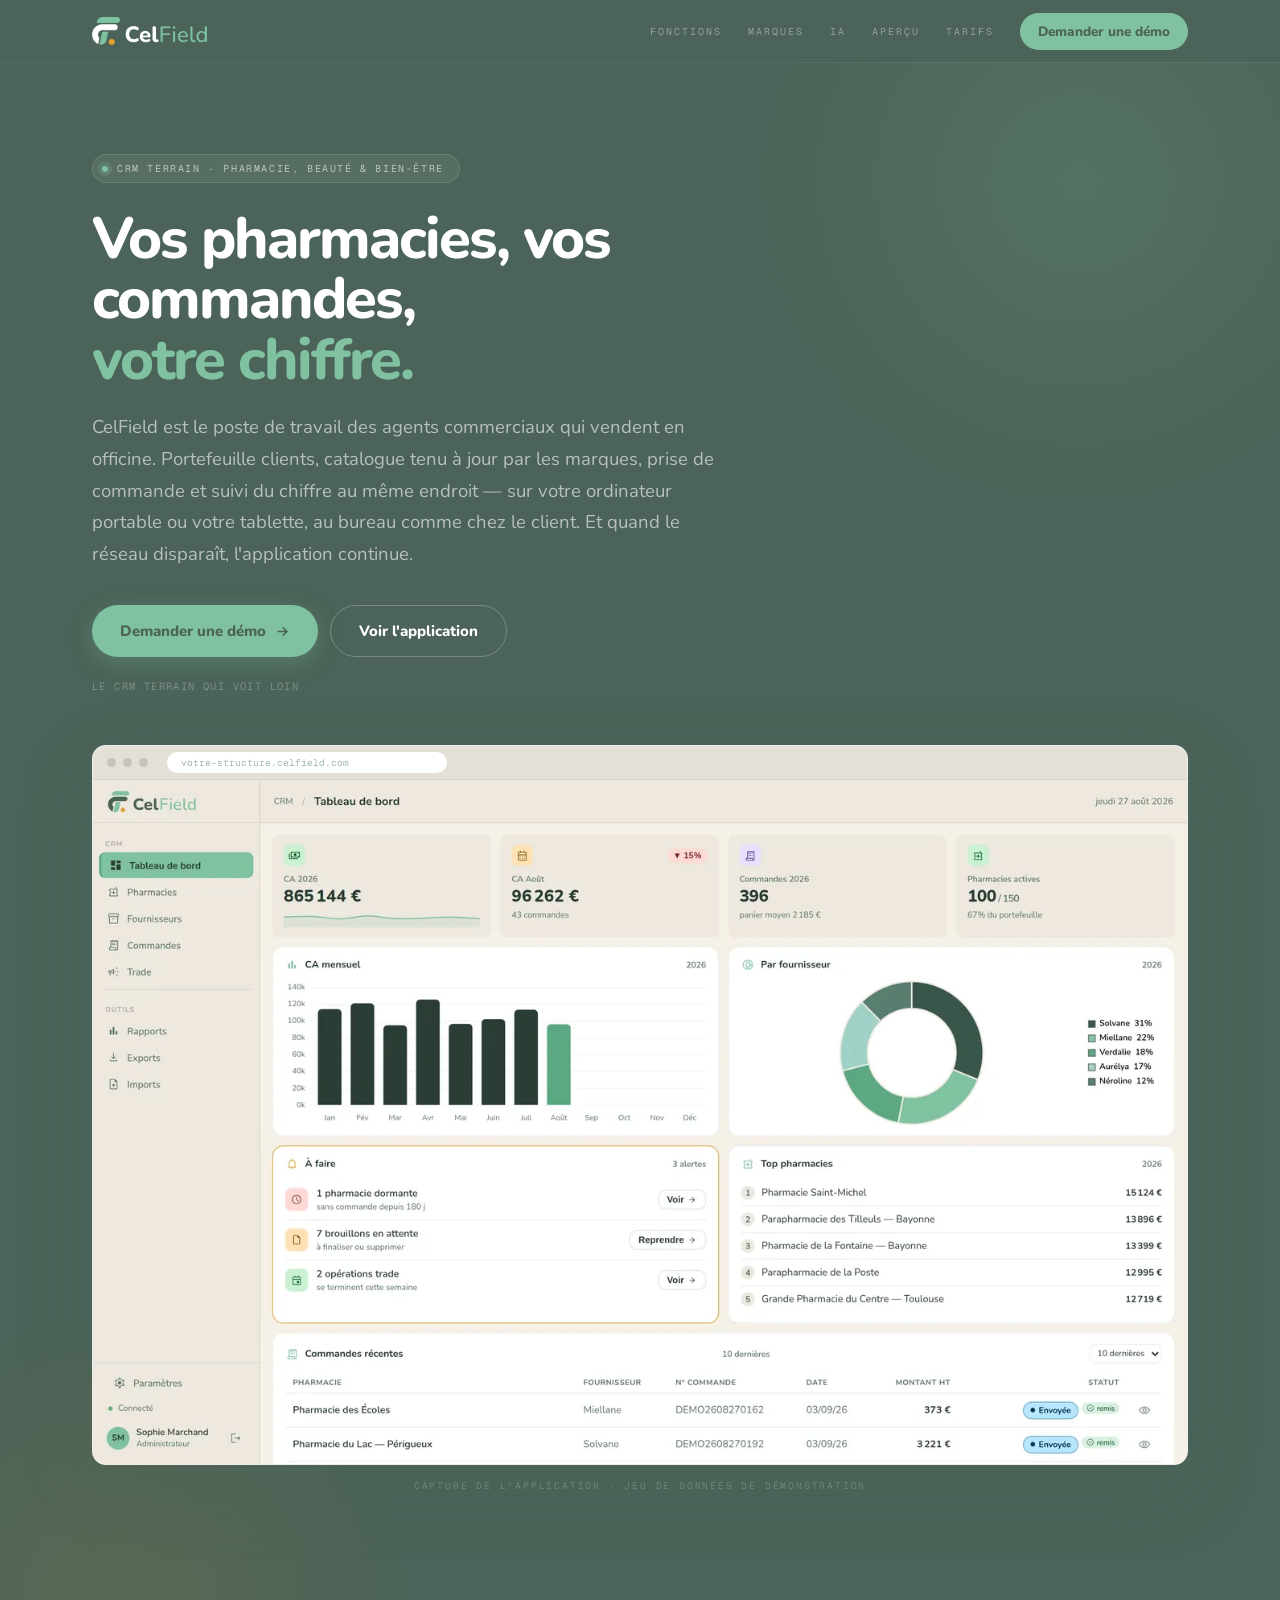
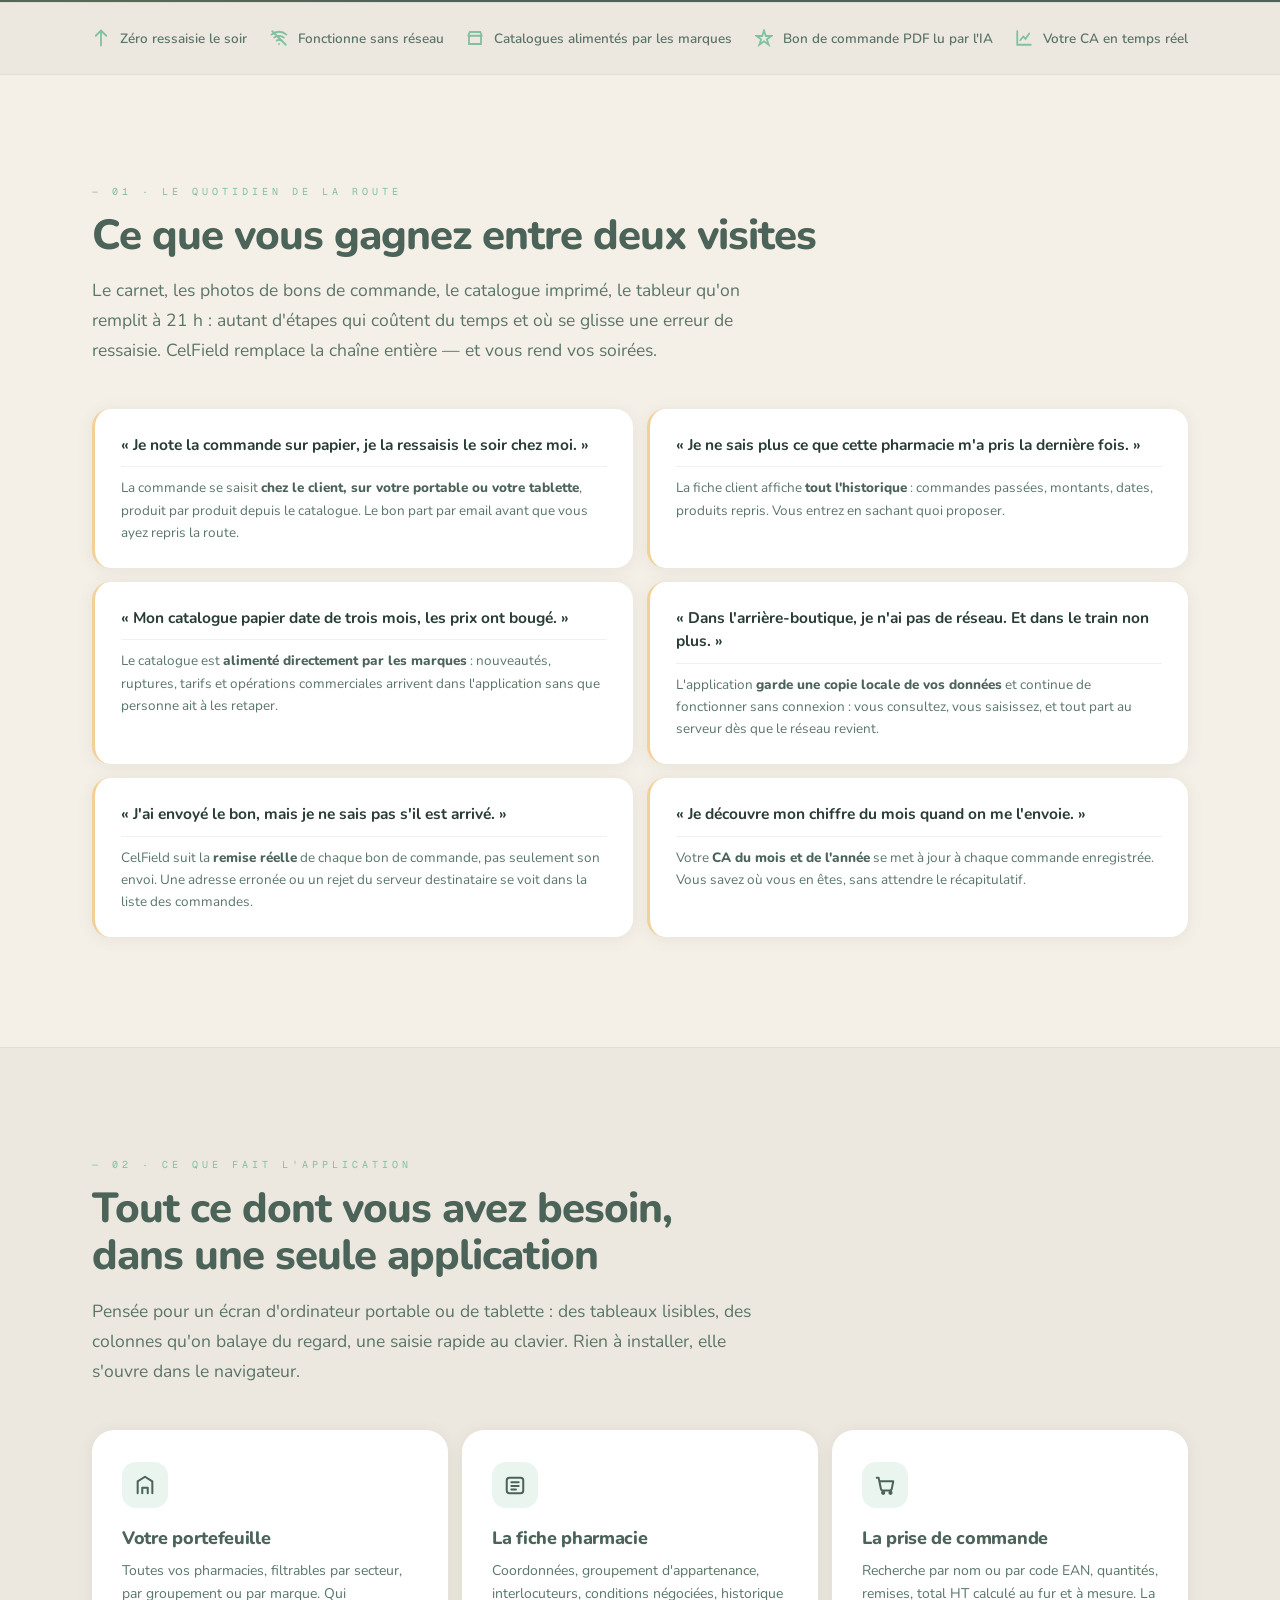
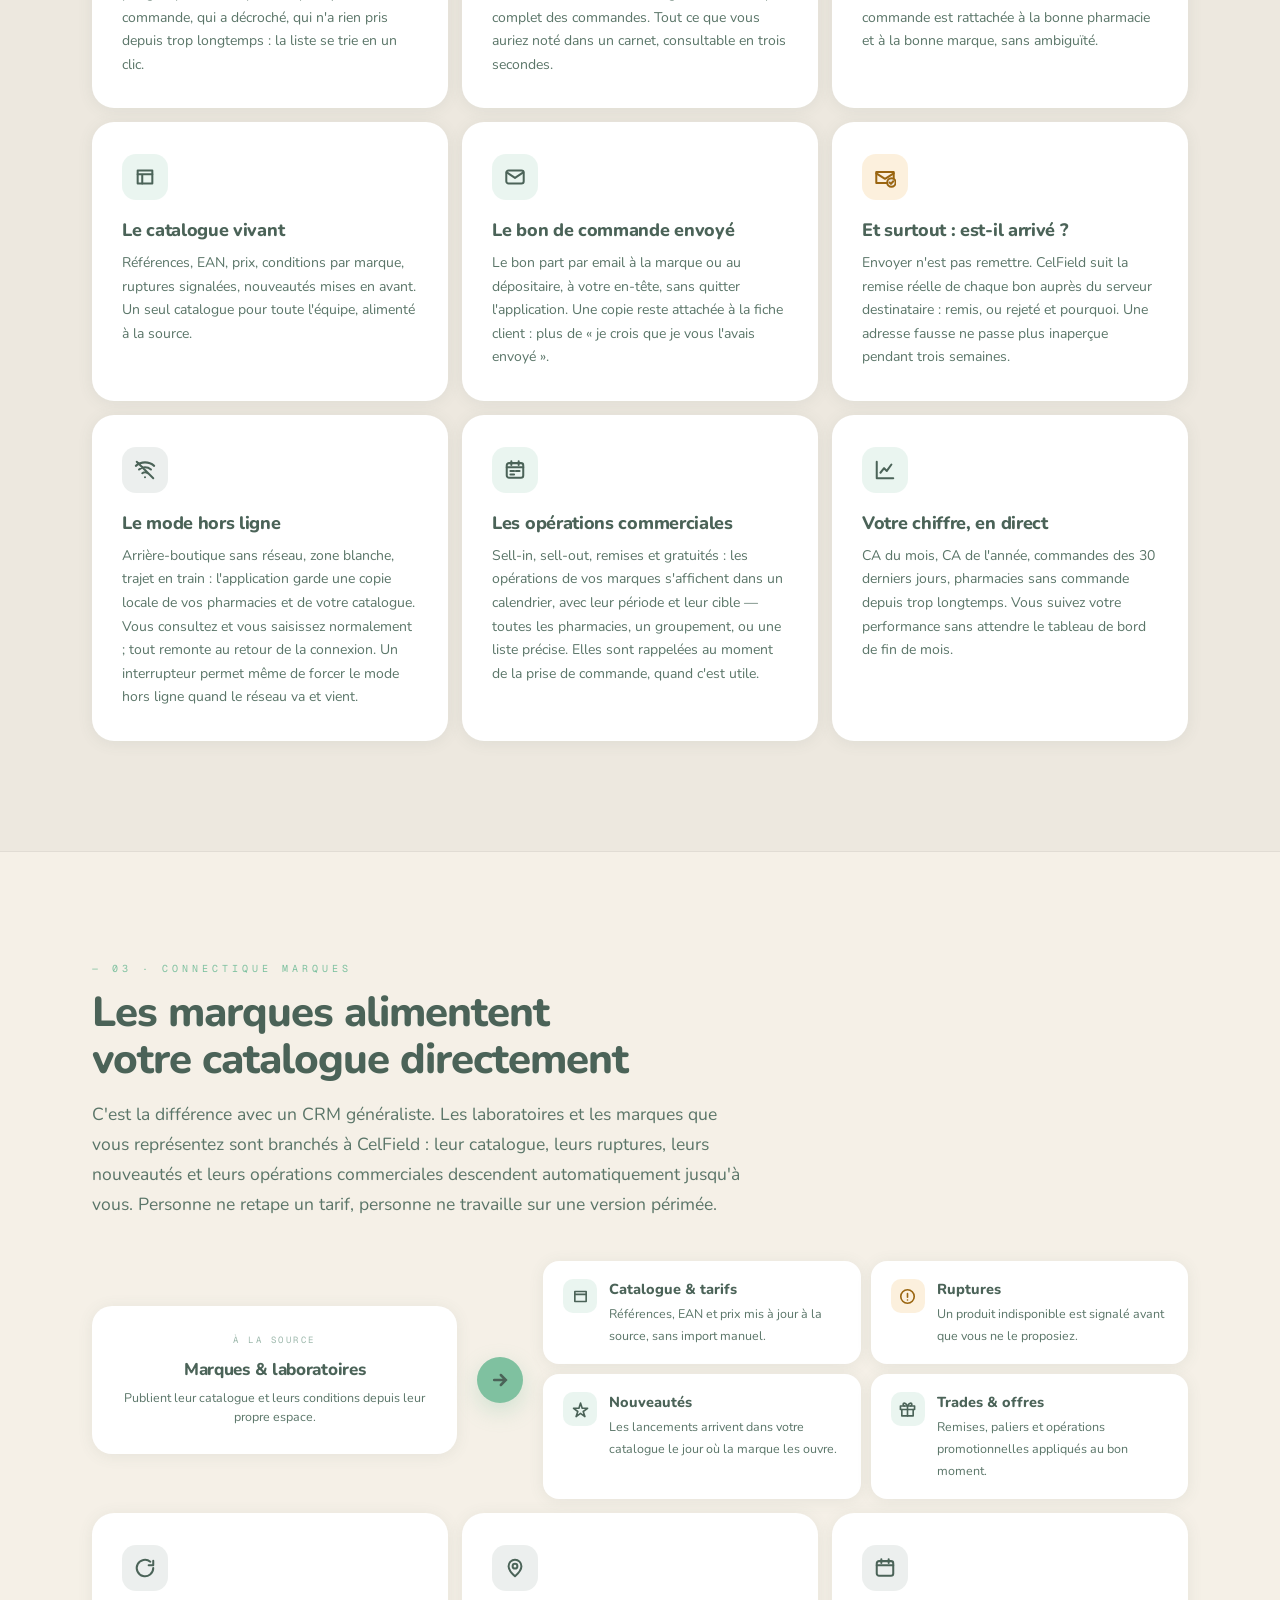
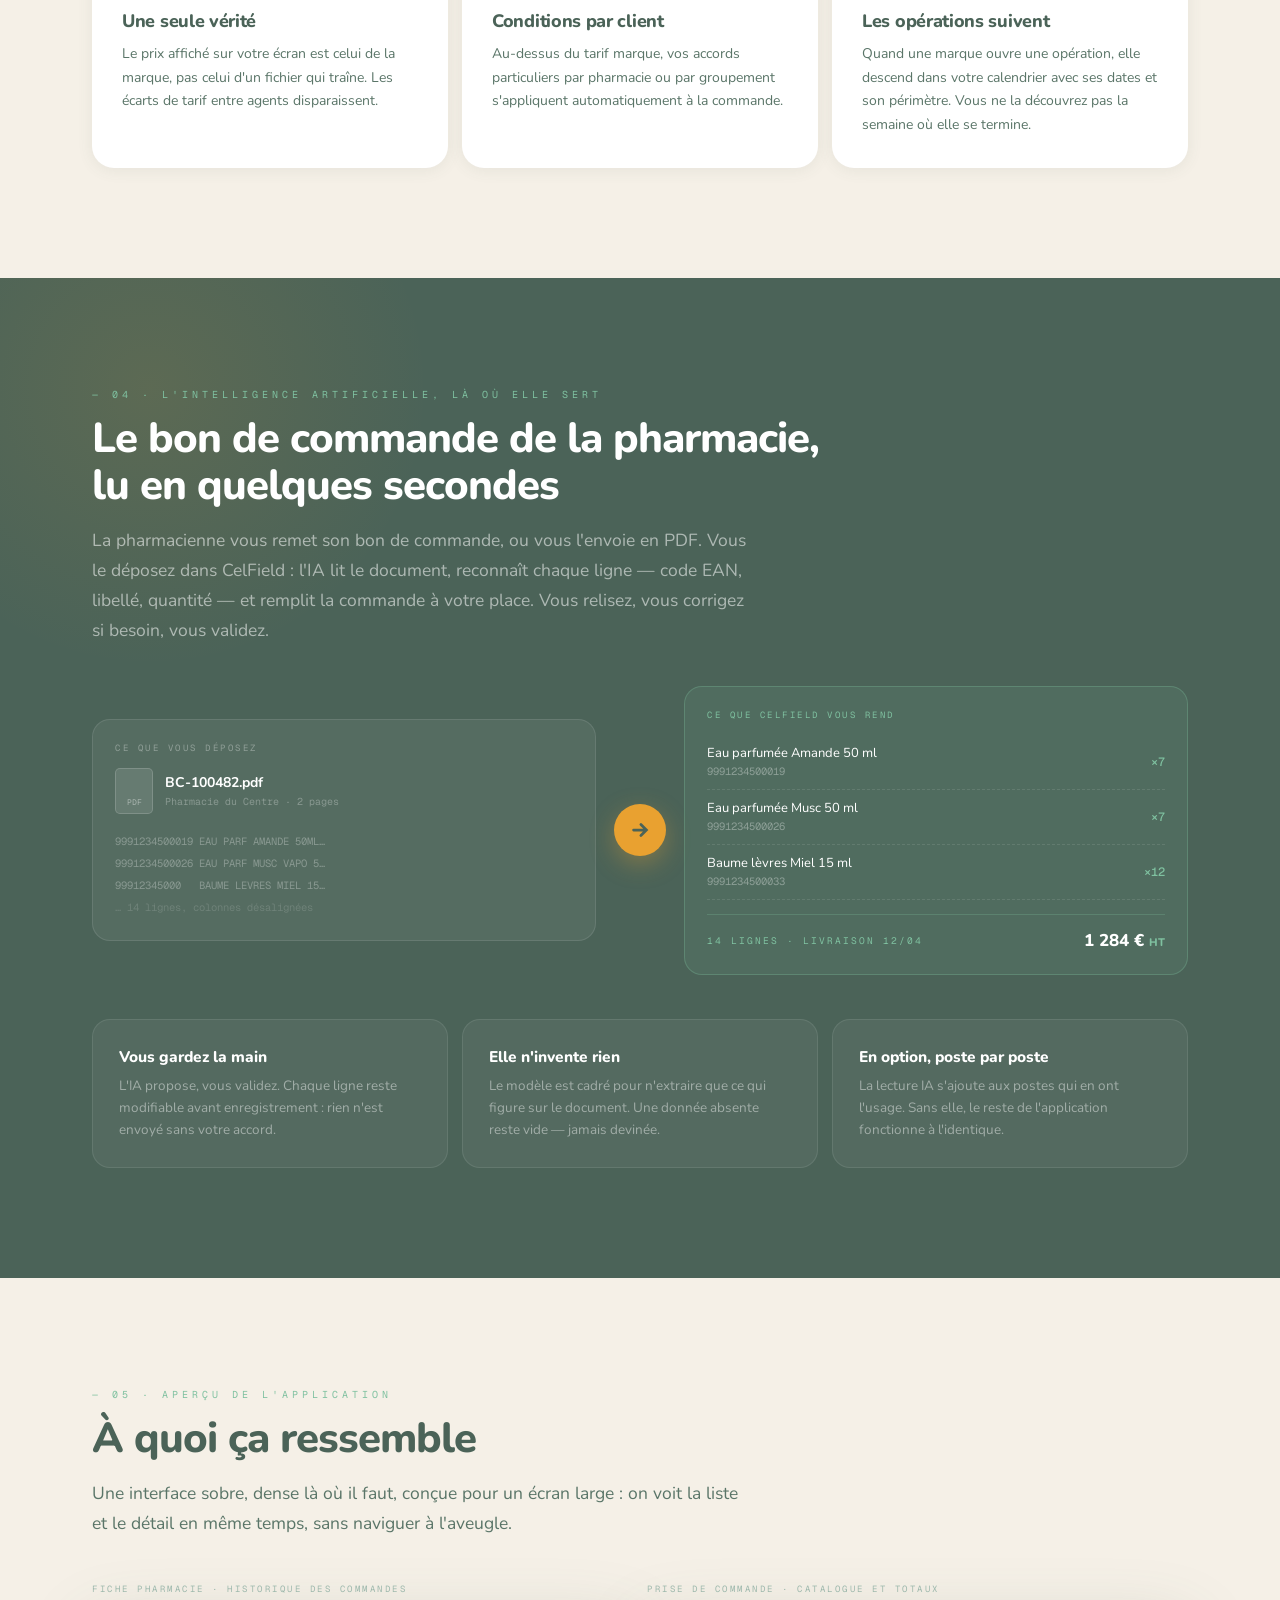
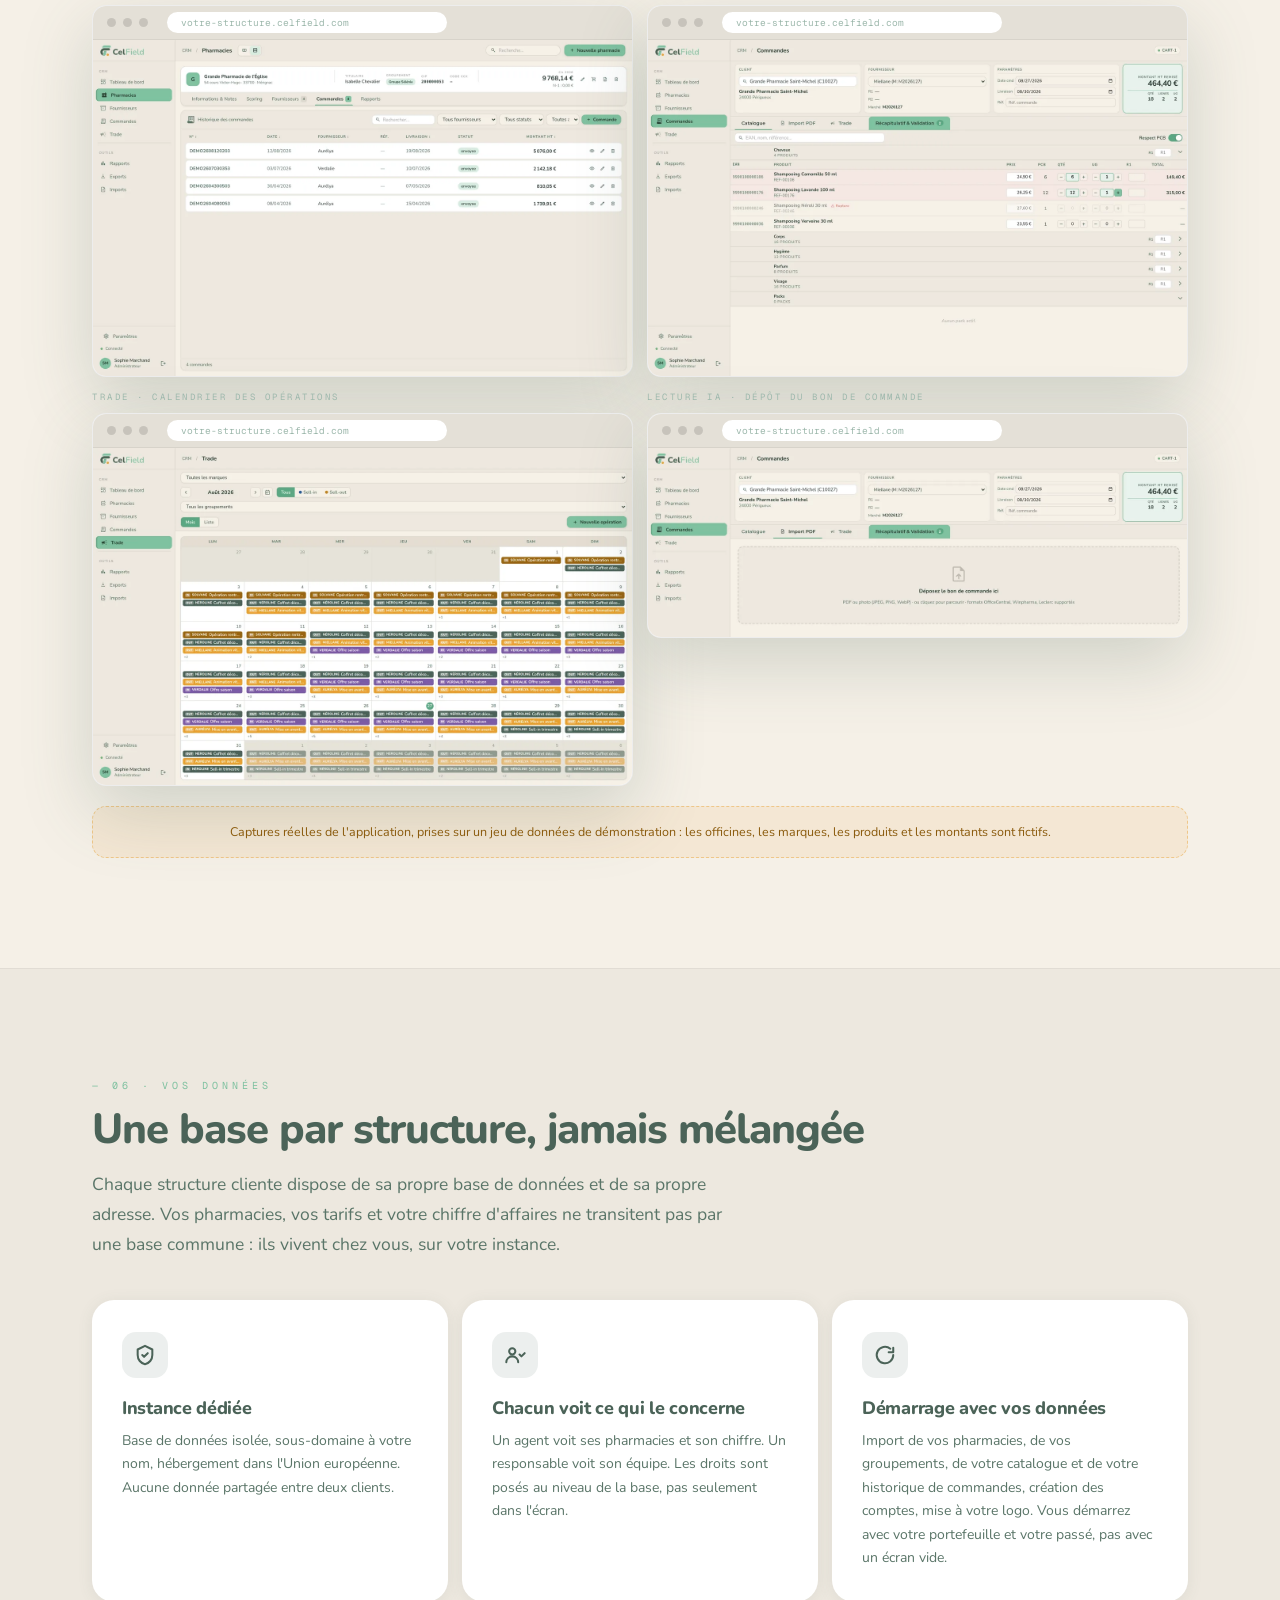
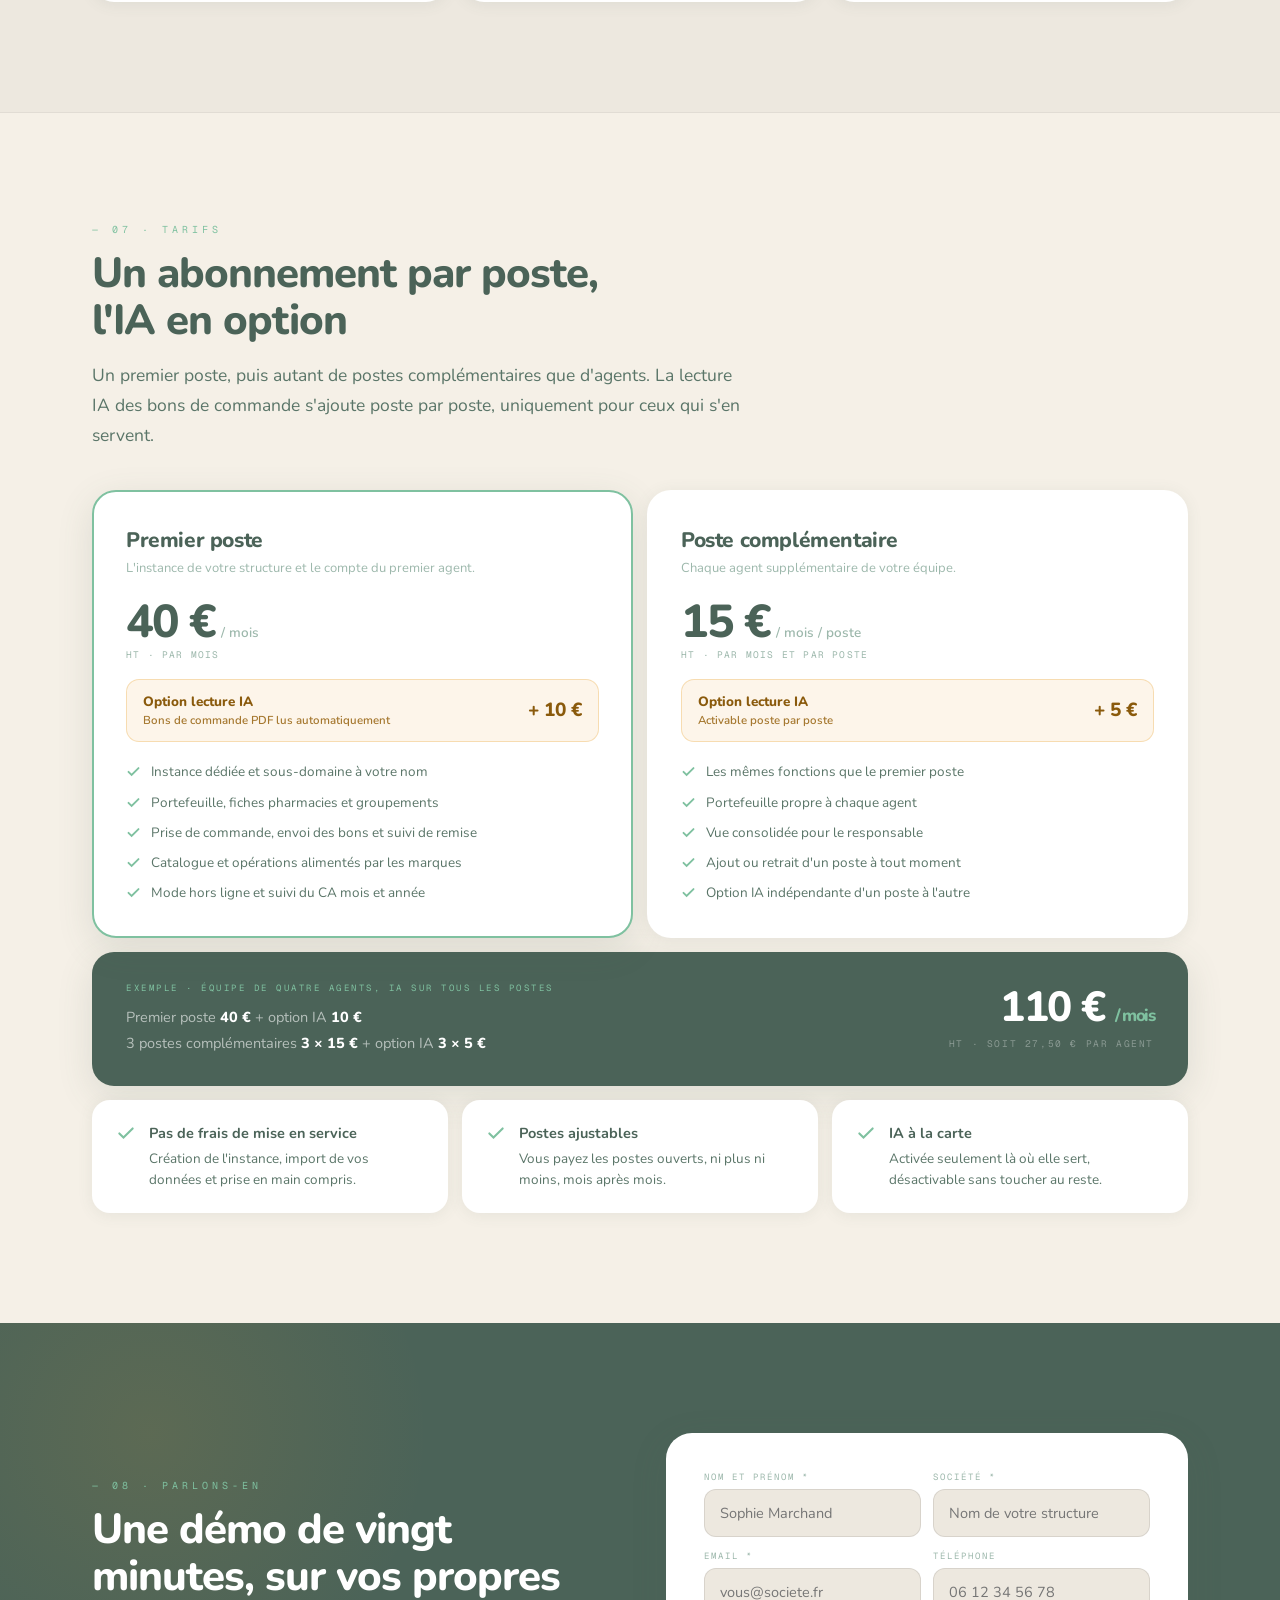
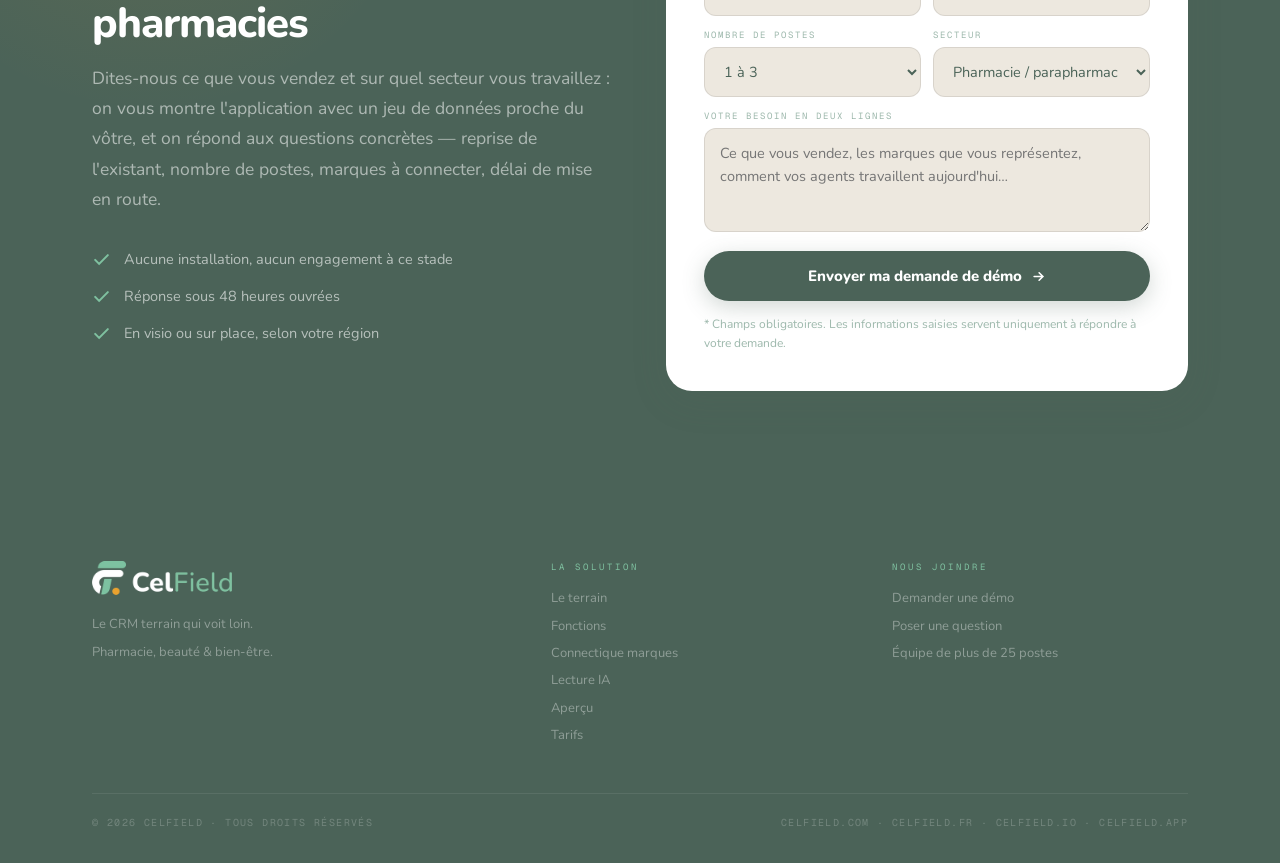
==== public/index.html @ 148dfd1c "Site vitrine celfield.com, depot distinct du CRM Page unique publiee depuis public/. Formulaire de d" ====
<!DOCTYPE html>
<html lang="fr">
<head>
<meta charset="UTF-8">
<meta name="viewport" content="width=device-width, initial-scale=1.0">
<title>CelField — Le CRM terrain qui voit loin</title>
<meta name="description" content="CelField est le CRM terrain des agents commerciaux en pharmacie, parapharmacie, beauté et bien-être. Portefeuille clients, prise de commande hors ligne, catalogues mis à jour par les marques, lecture IA des bons de commande.">
<link rel="icon" type="image/png" href="[data-uri]">
<link rel="apple-touch-icon" href="[data-uri]">
<link rel="preconnect" href="https://fonts.googleapis.com">
<link rel="preconnect" href="https://fonts.gstatic.com" crossorigin>
<link href="https://fonts.googleapis.com/css2?family=Nunito:wght@400;500;600;700;800&family=Geist+Mono:wght@300;400;500&display=swap" rel="stylesheet">
<style>
:root{
  --forest:#4B6358; --mint:#7FC1A0; --sun:#E9A130;
  --cream:#F5F0E7; --paper:#EDE8DF; --ink:#2A3D35;
  --slate:#5A7568; --fog:#9DB8AC;
  --shadow-s:0 2px 16px rgba(75,99,88,.09);
  --shadow-m:0 10px 36px rgba(75,99,88,.14);
  --shadow-l:0 24px 70px rgba(75,99,88,.22);
}
*{box-sizing:border-box;margin:0;padding:0}
html{scroll-behavior:smooth;-webkit-text-size-adjust:100%}
body{background:var(--cream);font-family:'Nunito',sans-serif;color:var(--forest);-webkit-font-smoothing:antialiased;overflow-x:hidden}
img,svg{display:block;max-width:100%}
a{color:inherit}

.wrap{max-width:1160px;margin:0 auto;padding:0 32px}
.eye{font-family:'Geist Mono',monospace;font-size:10px;letter-spacing:4px;text-transform:uppercase;color:var(--mint);display:flex;align-items:center;gap:10px;margin-bottom:14px}
.eye::before{content:'—'}
.h2{font-size:clamp(28px,4vw,42px);font-weight:800;letter-spacing:-1px;line-height:1.12;margin-bottom:16px}
.lead{font-size:clamp(15px,1.6vw,17.5px);line-height:1.72;color:var(--slate);max-width:660px}
.dark .lead{color:rgba(255,255,255,.55)}
section{padding:clamp(64px,9vw,110px) 0;scroll-margin-top:62px}

/* ---------- NAV ---------- */
nav{background:var(--forest);height:62px;display:flex;align-items:center;position:sticky;top:0;z-index:200;box-shadow:0 1px 0 rgba(255,255,255,.06)}
nav .wrap{display:flex;align-items:center;justify-content:space-between;width:100%}
.nav-logo{display:flex;align-items:center;gap:11px;text-decoration:none}
.nav-name{font-size:19px;letter-spacing:-.3px}
.nav-name b{font-weight:800;color:#fff}
.nav-name span{font-weight:500;color:var(--mint)}
.nav-links{display:flex;gap:26px;align-items:center}
.nav-links a{font-family:'Geist Mono',monospace;font-size:10px;letter-spacing:2px;text-transform:uppercase;color:rgba(255,255,255,.4);text-decoration:none;transition:color .15s}
.nav-links a:hover{color:var(--mint)}
.nav-cta{background:var(--mint);color:var(--forest)!important;font-family:'Nunito',sans-serif!important;font-size:13.5px!important;font-weight:800;letter-spacing:0!important;text-transform:none!important;padding:9px 18px;border-radius:100px;transition:transform .15s,box-shadow .15s}
.nav-cta:hover{transform:translateY(-1px);box-shadow:0 6px 18px rgba(127,193,160,.35)}

/* ---------- HERO ---------- */
.hero{background:var(--forest);color:#fff;position:relative;overflow:hidden;padding:clamp(56px,8vw,92px) 0 clamp(70px,9vw,110px)}
.hero::before{content:'';position:absolute;top:-260px;right:-180px;width:760px;height:760px;border-radius:50%;background:radial-gradient(circle,rgba(127,193,160,.16),transparent 62%);pointer-events:none}
.hero::after{content:'';position:absolute;bottom:-320px;left:-200px;width:640px;height:640px;border-radius:50%;background:radial-gradient(circle,rgba(233,161,48,.09),transparent 65%);pointer-events:none}
.hero .wrap{position:relative;z-index:2}
.hero-txt{max-width:780px}
.hero-tag{display:inline-flex;align-items:center;gap:9px;background:rgba(255,255,255,.07);border:1px solid rgba(255,255,255,.12);padding:7px 15px 7px 9px;border-radius:100px;font-family:'Geist Mono',monospace;font-size:10px;letter-spacing:1.6px;text-transform:uppercase;color:rgba(255,255,255,.6);margin-bottom:26px}
.hero-tag i{width:6px;height:6px;border-radius:50%;background:var(--mint);box-shadow:0 0 0 4px rgba(127,193,160,.2);display:block}
h1{font-size:clamp(34px,5.2vw,58px);font-weight:800;line-height:1.04;letter-spacing:-2px;margin-bottom:22px}
h1 em{font-style:normal;color:var(--mint)}
.hero p.lead{color:rgba(255,255,255,.6);font-size:clamp(15.5px,1.7vw,18.5px);max-width:640px}
.btns{display:flex;gap:12px;flex-wrap:wrap;margin-top:34px}
.btn{display:inline-flex;align-items:center;gap:9px;padding:15px 28px;border-radius:100px;font-family:'Nunito',sans-serif;font-size:15px;font-weight:800;text-decoration:none;border:none;cursor:pointer;transition:transform .16s,box-shadow .16s,background .16s}
.btn-primary{background:var(--mint);color:var(--forest);box-shadow:0 6px 22px rgba(127,193,160,.28)}
.btn-primary:hover{transform:translateY(-2px);box-shadow:0 12px 32px rgba(127,193,160,.4)}
.btn-ghost{background:transparent;color:#fff;border:1.5px solid rgba(255,255,255,.25)}
.btn-ghost:hover{border-color:var(--mint);color:var(--mint)}
.btn-dark{background:var(--forest);color:#fff;box-shadow:0 6px 22px rgba(75,99,88,.25)}
.btn-dark:hover{transform:translateY(-2px);box-shadow:0 12px 32px rgba(75,99,88,.32)}
.hero-note{margin-top:22px;font-family:'Geist Mono',monospace;font-size:10.5px;letter-spacing:1.4px;color:rgba(255,255,255,.28);text-transform:uppercase}

/* ---------- FENÊTRE APPLICATION ---------- */
.app{background:#fff;border-radius:14px;overflow:hidden;box-shadow:var(--shadow-l);border:1px solid rgba(0,0,0,.07);color:var(--forest)}
.app-bar{background:#E4E0D7;height:34px;display:flex;align-items:center;gap:7px;padding:0 14px;border-bottom:1px solid rgba(0,0,0,.06)}
.app-bar i{width:9px;height:9px;border-radius:50%;background:rgba(0,0,0,.13);display:block}
.app-url{margin-left:12px;background:#fff;border-radius:100px;padding:4px 14px;font-family:'Geist Mono',monospace;font-size:9.5px;color:var(--fog);flex:1;max-width:280px}
.app-body{display:grid;grid-template-columns:186px 1fr;min-height:400px}
.app-side{background:var(--forest);padding:18px 14px}
.app-side .brand{display:flex;align-items:center;gap:9px;padding:0 6px 16px;margin-bottom:10px;border-bottom:1px solid rgba(255,255,255,.09)}
.app-side .brand span{font-size:15px;font-weight:800;color:#fff;letter-spacing:-.2px}
.app-side .brand span i{color:var(--mint);font-weight:500;font-style:normal}
.nav-i{display:flex;align-items:center;gap:10px;padding:9px 10px;border-radius:9px;font-size:12.5px;font-weight:600;color:rgba(255,255,255,.5);margin-bottom:2px}
.nav-i.on{background:rgba(127,193,160,.16);color:#fff;font-weight:800}
.nav-i svg{flex-shrink:0;opacity:.85}
.app-main{background:var(--cream);padding:20px 22px}
.app-h{display:flex;align-items:center;justify-content:space-between;margin-bottom:16px;gap:12px}
.app-h b{font-size:17px;font-weight:800;letter-spacing:-.3px}
.app-h .who{font-family:'Geist Mono',monospace;font-size:9px;letter-spacing:1.6px;text-transform:uppercase;color:var(--fog);white-space:nowrap}
.tbl{background:#fff;border-radius:12px;box-shadow:0 1px 6px rgba(75,99,88,.07);overflow:hidden}
.tr{display:grid;grid-template-columns:1.7fr 1fr .7fr .9fr;align-items:center;padding:11px 14px;border-bottom:1px solid rgba(0,0,0,.05);font-size:12.5px}
.tr:last-child{border:none}
.tr.head{background:var(--paper);font-family:'Geist Mono',monospace;font-size:8.5px;letter-spacing:1.8px;text-transform:uppercase;color:var(--fog)}
.tr b{font-weight:800}
.app-cap{text-align:center;font-family:'Geist Mono',monospace;font-size:9.5px;letter-spacing:1.8px;text-transform:uppercase;color:rgba(255,255,255,.22);margin-top:14px}

/* ---------- BANDEAU ---------- */
.strip{background:var(--paper);border-top:1px solid rgba(0,0,0,.05);border-bottom:1px solid rgba(0,0,0,.05);padding:26px 0}
.strip .wrap{display:flex;justify-content:space-between;gap:22px;flex-wrap:wrap}
.strip div{display:flex;align-items:center;gap:10px;font-size:13.5px;font-weight:600;color:var(--slate)}
.strip svg{flex-shrink:0}

/* ---------- CARDS ---------- */
.grid-3{display:grid;grid-template-columns:repeat(3,1fr);gap:14px}
.grid-2{display:grid;grid-template-columns:1fr 1fr;gap:14px}
.c{background:#fff;border-radius:22px;padding:32px 30px;box-shadow:var(--shadow-s);transition:transform .2s,box-shadow .2s}
.c:hover{transform:translateY(-3px);box-shadow:var(--shadow-m)}
.c h3{font-size:18px;font-weight:800;margin:18px 0 9px;letter-spacing:-.3px}
.c p{font-size:14px;line-height:1.68;color:var(--slate)}
.ico{width:46px;height:46px;border-radius:14px;display:flex;align-items:center;justify-content:center;background:rgba(127,193,160,.16)}
.ico.deep{background:rgba(75,99,88,.1)}
.ico.sun{background:rgba(233,161,48,.16)}

.pain{background:#fff;border-radius:18px;padding:24px 26px;box-shadow:var(--shadow-s);border-left:3px solid rgba(233,161,48,.5)}
.pain .q{font-size:15.5px;font-weight:700;line-height:1.5;color:var(--ink)}
.pain .a{font-size:13.5px;line-height:1.65;color:var(--slate);margin-top:10px;padding-top:10px;border-top:1px solid rgba(0,0,0,.06)}
.pain .a b{color:var(--forest);font-weight:800}

/* ---------- SECTIONS SOMBRES ---------- */
.dark{background:var(--forest);color:#fff;position:relative;overflow:hidden}
.dark::before{content:'';position:absolute;top:-200px;left:-160px;width:620px;height:620px;border-radius:50%;background:radial-gradient(circle,rgba(233,161,48,.11),transparent 64%);pointer-events:none}
.dark .h2{color:#fff}
.dark .wrap{position:relative;z-index:2}
.box{background:rgba(255,255,255,.05);border:1px solid rgba(255,255,255,.09);border-radius:18px;padding:26px}
.box b{display:block;font-size:15.5px;font-weight:800;color:#fff;margin-bottom:8px}
.box p{font-size:13.5px;line-height:1.65;color:rgba(255,255,255,.45)}

/* flux IA */
.flow{display:grid;grid-template-columns:1fr auto 1fr;gap:18px;align-items:center;margin-top:40px}
.flow-box{background:rgba(255,255,255,.06);border:1px solid rgba(255,255,255,.1);border-radius:18px;padding:22px}
.flow-box.win{background:rgba(127,193,160,.1);border-color:rgba(127,193,160,.3)}
.flow-lbl{font-family:'Geist Mono',monospace;font-size:9px;letter-spacing:2.5px;text-transform:uppercase;color:rgba(255,255,255,.35);margin-bottom:14px}
.flow-box.win .flow-lbl{color:var(--mint)}
.arrow{width:52px;height:52px;border-radius:50%;background:var(--sun);display:flex;align-items:center;justify-content:center;box-shadow:0 8px 24px rgba(233,161,48,.35);flex-shrink:0}
.line{display:flex;justify-content:space-between;align-items:center;padding:9px 0;border-bottom:1px dashed rgba(255,255,255,.1);font-size:13px}
.line:last-child{border:none}
.line .ean{font-family:'Geist Mono',monospace;font-size:10.5px;color:rgba(255,255,255,.35)}
.line .qt{font-family:'Geist Mono',monospace;font-size:12px;font-weight:500;color:var(--mint)}
.pdf-lines{font-family:'Geist Mono',monospace;font-size:10.5px;color:rgba(255,255,255,.3);line-height:2.1;white-space:nowrap;overflow:hidden}

/* connectique marques */
.pipe{display:grid;grid-template-columns:.85fr auto 1.5fr;gap:20px;align-items:center;margin-top:42px}
.node{background:#fff;border-radius:20px;padding:28px 24px;box-shadow:var(--shadow-s);text-align:center}
.node .t{font-family:'Geist Mono',monospace;font-size:9px;letter-spacing:2.5px;text-transform:uppercase;color:var(--fog);margin-bottom:12px}
.node .n{font-size:17px;font-weight:800;letter-spacing:-.3px}
.node .s{font-size:12.5px;color:var(--slate);margin-top:7px;line-height:1.55}
.feeds{display:grid;grid-template-columns:1fr 1fr;gap:10px}
.feed{background:#fff;border-radius:16px;padding:18px 20px;box-shadow:var(--shadow-s);display:flex;gap:12px;align-items:flex-start}
.feed .fi{width:34px;height:34px;border-radius:10px;display:flex;align-items:center;justify-content:center;flex-shrink:0;background:rgba(127,193,160,.16)}
.feed b{font-size:14.5px;font-weight:800;display:block;margin-bottom:3px}
.feed span{font-size:12.5px;color:var(--slate);line-height:1.5}
.arrow-h{width:46px;height:46px;border-radius:50%;background:var(--mint);display:flex;align-items:center;justify-content:center;box-shadow:0 8px 22px rgba(127,193,160,.3);flex-shrink:0}

/* ---------- APERÇUS ---------- */
.shots{display:grid;grid-template-columns:1fr 1fr;gap:14px;margin-top:44px}
.shot-cap{font-family:'Geist Mono',monospace;font-size:9px;letter-spacing:2.5px;text-transform:uppercase;color:var(--fog);margin-bottom:10px}
.kpi{display:grid;grid-template-columns:repeat(3,1fr);gap:9px;margin-bottom:12px}
.kpi>div{background:#fff;border-radius:12px;padding:15px 12px;text-align:center;box-shadow:0 1px 6px rgba(75,99,88,.07)}
.kpi .v{font-size:21px;font-weight:800;letter-spacing:-.6px;line-height:1}
.kpi .v small{font-size:12px;color:var(--mint);font-weight:700}
.kpi .k{font-size:10.5px;color:var(--fog);margin-top:5px;font-weight:600}
.bar{display:flex;align-items:flex-end;gap:7px;height:88px;margin-top:4px}
.bar i{flex:1;border-radius:6px 6px 3px 3px;background:rgba(75,99,88,.14);display:block}
.bar i.hi{background:var(--mint)}
.bar i.top{background:var(--forest)}
.months{display:flex;gap:7px;margin-top:8px}
.months span{flex:1;text-align:center;font-family:'Geist Mono',monospace;font-size:8.5px;color:var(--fog)}
.row{display:flex;align-items:center;justify-content:space-between;padding:11px 0;border-bottom:1px solid rgba(0,0,0,.05);font-size:13px}
.row:last-child{border:none}
.row .lft{display:flex;align-items:center;gap:11px}
.row .nm{font-weight:700}
.row .sub{font-size:11px;color:var(--fog);margin-top:1px}
.dot{width:28px;height:28px;border-radius:50%;display:flex;align-items:center;justify-content:center;font-size:11px;font-weight:800;flex-shrink:0}
.pill{padding:3px 10px;border-radius:100px;font-size:10.5px;font-weight:800;white-space:nowrap}
.pill-ok{background:rgba(127,193,160,.2);color:#2F7A55}
.pill-wait{background:rgba(233,161,48,.16);color:#9A6510}
.field{background:var(--paper);border:1.5px solid rgba(0,0,0,.07);border-radius:11px;padding:10px 13px;font-size:13px;color:var(--slate);margin-bottom:8px}
.field.focus{background:#fff;border-color:var(--mint)}
.field .lab{font-family:'Geist Mono',monospace;font-size:8.5px;letter-spacing:2px;text-transform:uppercase;color:var(--fog);margin-bottom:4px}
.note{margin-top:20px;background:rgba(233,161,48,.1);border:1px dashed rgba(233,161,48,.45);border-radius:14px;padding:15px 20px;font-size:12.5px;color:#8A5A0C;line-height:1.6;text-align:center}

/* ---------- TARIFS ---------- */
.plans{display:grid;grid-template-columns:1fr 1fr;gap:14px;align-items:stretch}
.plan{background:#fff;border-radius:24px;padding:34px 32px 32px;box-shadow:var(--shadow-s);display:flex;flex-direction:column;border:2px solid transparent}
.plan.best{border-color:var(--mint);box-shadow:var(--shadow-m)}
.plan h3{font-size:21px;font-weight:800;letter-spacing:-.4px}
.plan .pitch{font-size:13px;color:var(--fog);margin-top:5px;line-height:1.5}
.price{display:flex;align-items:baseline;gap:6px;margin:20px 0 3px}
.price b{font-size:46px;font-weight:800;letter-spacing:-2px;line-height:1}
.price span{font-size:13.5px;color:var(--fog);font-weight:600}
.price-sub{font-family:'Geist Mono',monospace;font-size:9.5px;letter-spacing:1.2px;text-transform:uppercase;color:var(--fog);margin-bottom:18px}
.ia-add{background:rgba(233,161,48,.1);border:1px solid rgba(233,161,48,.3);border-radius:13px;padding:13px 16px;margin-bottom:20px;display:flex;align-items:center;justify-content:space-between;gap:12px}
.ia-add .l{font-size:13.5px;font-weight:800;color:#8A5A0C;line-height:1.35}
.ia-add .l small{display:block;font-weight:600;font-size:11.5px;color:#A5772E;margin-top:2px}
.ia-add .p{font-size:19px;font-weight:800;color:#8A5A0C;white-space:nowrap}
.plan ul{list-style:none;display:flex;flex-direction:column;gap:10px;flex:1}
.plan li{display:flex;gap:10px;font-size:13.5px;line-height:1.5;color:var(--slate)}
.plan li svg{flex-shrink:0;margin-top:2px}
.calc{margin-top:14px;background:var(--forest);border-radius:22px;padding:30px 34px;display:flex;gap:30px;align-items:center;justify-content:space-between;flex-wrap:wrap;box-shadow:var(--shadow-m)}
.calc .t{font-family:'Geist Mono',monospace;font-size:9px;letter-spacing:2.5px;text-transform:uppercase;color:var(--mint);margin-bottom:10px}
.calc .d{font-size:14.5px;color:rgba(255,255,255,.6);line-height:1.8}
.calc .d b{color:#fff;font-weight:800}
.calc .tot{text-align:right}
.calc .tot .big{font-size:42px;font-weight:800;color:#fff;letter-spacing:-1.6px;line-height:1}
.calc .tot .sm{font-family:'Geist Mono',monospace;font-size:9.5px;letter-spacing:1.6px;text-transform:uppercase;color:rgba(255,255,255,.35);margin-top:8px}
.nofee{margin-top:14px;display:grid;grid-template-columns:1fr 1fr 1fr;gap:14px}
.nofee>div{background:#fff;border-radius:18px;padding:22px 24px;box-shadow:var(--shadow-s);display:flex;gap:13px;align-items:flex-start;font-size:13.5px;color:var(--slate);line-height:1.6}
.nofee b{color:var(--forest);display:block;margin-bottom:3px;font-size:14.5px}

/* ---------- FORM ---------- */
.form-card{background:#fff;border-radius:26px;padding:38px;box-shadow:var(--shadow-m)}
.f2{display:grid;grid-template-columns:1fr 1fr;gap:12px}
label{display:block;font-family:'Geist Mono',monospace;font-size:9px;letter-spacing:2px;text-transform:uppercase;color:var(--fog);margin-bottom:6px}
input,textarea,select{width:100%;padding:13px 15px;border-radius:12px;border:1.5px solid rgba(0,0,0,.09);background:var(--paper);font-family:'Nunito',sans-serif;font-size:14.5px;color:var(--forest);outline:none;transition:border-color .15s,background .15s}
input:focus,textarea:focus,select:focus{border-color:var(--mint);background:#fff}
textarea{resize:vertical;min-height:104px;line-height:1.6}
.fgroup{margin-bottom:13px}
.mini{font-size:12px;color:var(--fog);line-height:1.6;margin-top:14px}
.ok-msg{display:none;background:rgba(127,193,160,.14);border:1px solid rgba(127,193,160,.4);border-radius:14px;padding:16px 18px;font-size:13.5px;color:#2F7A55;font-weight:700;margin-top:14px;line-height:1.55}
.ko-msg{background:rgba(192,85,47,.10);border-color:rgba(192,85,47,.35);color:#9A3F1E}
.ko-msg a{color:inherit;text-decoration:underline}

/* ---------- FOOTER ---------- */
footer{background:var(--forest);color:#fff;padding:60px 0 34px}
.foot{display:grid;grid-template-columns:1.4fr 1fr 1fr;gap:44px}
footer p,footer a{font-size:13px;color:rgba(255,255,255,.38);line-height:2.1;text-decoration:none}
footer a:hover{color:var(--mint)}
.foot-h{font-family:'Geist Mono',monospace;font-size:9px;letter-spacing:3px;text-transform:uppercase;color:var(--mint);margin-bottom:12px}
.foot-bottom{margin-top:44px;padding-top:22px;border-top:1px solid rgba(255,255,255,.08);display:flex;justify-content:space-between;gap:16px;flex-wrap:wrap;font-family:'Geist Mono',monospace;font-size:10px;letter-spacing:1.4px;color:rgba(255,255,255,.22);text-transform:uppercase}

/* ---------- RESPONSIVE ---------- */
@media (max-width:1000px){
  .grid-3{grid-template-columns:1fr 1fr}
  .flow,.pipe{grid-template-columns:1fr;gap:14px}
  .arrow,.arrow-h{margin:0 auto;transform:rotate(90deg)}
  .foot,.nofee{grid-template-columns:1fr 1fr;gap:22px}
}
@media (max-width:760px){
  .wrap{padding:0 20px}
  .nav-links a:not(.nav-cta){display:none}
  .grid-3,.grid-2,.plans,.shots,.f2,.foot,.feeds,.nofee{grid-template-columns:1fr}
  .app-body{grid-template-columns:1fr}
  .app-side{display:flex;gap:6px;overflow:hidden;padding:12px}
  .app-side .brand{display:none}
  .nav-i span{display:none}
  .nav-i{margin:0}
  .tr{grid-template-columns:1.6fr 1fr;row-gap:3px}
  .form-card{padding:26px 22px}
  .c{padding:26px 24px}
  h1{letter-spacing:-1.2px}
  .strip .wrap{gap:14px;flex-direction:column}
  .calc{flex-direction:column;align-items:flex-start}
  .calc .tot{text-align:left}
}
</style>
</head>
<body>

<!-- Le logo est désormais une image ; l'ancien sprite SVG n'a plus d'emploi. -->

<!-- ═══════════ NAV ═══════════ -->
<nav>
  <div class="wrap">
    <a class="nav-logo" href="#top" aria-label="CelField">
      <img src="[data-uri]" alt="CelField" style="height:28px;width:auto">
    </a>
    <div class="nav-links">
      <a href="#fonctions">Fonctions</a>
      <a href="#marques">Marques</a>
      <a href="#ia">IA</a>
      <a href="#apercu">Aperçu</a>
      <a href="#tarifs">Tarifs</a>
      <a class="nav-cta" href="#demo">Demander une démo</a>
    </div>
  </div>
</nav>

<!-- ═══════════ HERO ═══════════ -->
<header class="hero" id="top">
  <div class="wrap">
    <div class="hero-txt">
      <div class="hero-tag"><i></i> CRM terrain · Pharmacie, beauté &amp; bien-être</div>
      <h1>Vos pharmacies, vos commandes,<br><em>votre chiffre.</em></h1>
      <p class="lead">CelField est le poste de travail des agents commerciaux qui vendent en officine. Portefeuille clients, catalogue tenu à jour par les marques, prise de commande et suivi du chiffre au même endroit — sur votre ordinateur portable ou votre tablette, au bureau comme chez le client. Et quand le réseau disparaît, l'application continue.</p>
      <div class="btns">
        <a class="btn btn-primary" href="#demo">Demander une démo
          <svg width="15" height="15" viewBox="0 0 24 24" fill="none" stroke="currentColor" stroke-width="2.6" stroke-linecap="round"><path d="M5 12h13M13 6l6 6-6 6"/></svg>
        </a>
        <a class="btn btn-ghost" href="#apercu">Voir l'application</a>
      </div>
      <div class="hero-note">Le CRM terrain qui voit loin</div>
    </div>

    <div style="margin-top:52px">
      <div class="app">
        <div class="app-bar">
          <i></i><i></i><i></i>
          <div class="app-url">votre-structure.celfield.com</div>
        </div>
        <img src="[data-uri]" alt="Tableau de bord CelField" style="display:block;width:100%;height:auto">
      </div>
      <p class="app-cap">Capture de l'application · jeu de données de démonstration</p>
    </div>
  </div>
</header>

<!-- ═══════════ BANDEAU ═══════════ -->
<div class="strip">
  <div class="wrap">
    <div>
      <svg width="18" height="18" viewBox="0 0 24 24" fill="none" stroke="#7FC1A0" stroke-width="2.4" stroke-linecap="round"><path d="M12 2v20M5 9l7-7 7 7"/></svg>
      Zéro ressaisie le soir
    </div>
    <div>
      <svg width="18" height="18" viewBox="0 0 24 24" fill="none" stroke="#7FC1A0" stroke-width="2.4" stroke-linecap="round"><path d="M2 7.5A15 15 0 0 1 22 7.5M5.5 11.5a10 10 0 0 1 13 0M9 15.5a5 5 0 0 1 6 0M12 20h.01M3 3l18 18"/></svg>
      Fonctionne sans réseau
    </div>
    <div>
      <svg width="18" height="18" viewBox="0 0 24 24" fill="none" stroke="#7FC1A0" stroke-width="2.4" stroke-linecap="round"><path d="M3 9l2-5h14l2 5"/><path d="M4 9h16v11H4z"/></svg>
      Catalogues alimentés par les marques
    </div>
    <div>
      <svg width="18" height="18" viewBox="0 0 24 24" fill="none" stroke="#7FC1A0" stroke-width="2.4" stroke-linecap="round"><path d="M12 2l2.4 7.3h7.6l-6.2 4.5 2.4 7.2-6.2-4.5-6.2 4.5 2.4-7.2L2 9.3h7.6z"/></svg>
      Bon de commande PDF lu par l'IA
    </div>
    <div>
      <svg width="18" height="18" viewBox="0 0 24 24" fill="none" stroke="#7FC1A0" stroke-width="2.4" stroke-linecap="round"><path d="M3 3v18h18M7 15l4-5 3 3 5-7"/></svg>
      Votre CA en temps réel
    </div>
  </div>
</div>

<!-- ═══════════ 01 · LE QUOTIDIEN ═══════════ -->
<section id="terrain">
  <div class="wrap">
    <div class="eye">01 · Le quotidien de la route</div>
    <h2 class="h2">Ce que vous gagnez entre deux visites</h2>
    <p class="lead" style="margin-bottom:44px">Le carnet, les photos de bons de commande, le catalogue imprimé, le tableur qu'on remplit à 21 h : autant d'étapes qui coûtent du temps et où se glisse une erreur de ressaisie. CelField remplace la chaîne entière — et vous rend vos soirées.</p>

    <div class="grid-2">
      <div class="pain">
        <div class="q">« Je note la commande sur papier, je la ressaisis le soir chez moi. »</div>
        <div class="a">La commande se saisit <b>chez le client, sur votre portable ou votre tablette</b>, produit par produit depuis le catalogue. Le bon part par email avant que vous ayez repris la route.</div>
      </div>
      <div class="pain">
        <div class="q">« Je ne sais plus ce que cette pharmacie m'a pris la dernière fois. »</div>
        <div class="a">La fiche client affiche <b>tout l'historique</b> : commandes passées, montants, dates, produits repris. Vous entrez en sachant quoi proposer.</div>
      </div>
      <div class="pain">
        <div class="q">« Mon catalogue papier date de trois mois, les prix ont bougé. »</div>
        <div class="a">Le catalogue est <b>alimenté directement par les marques</b> : nouveautés, ruptures, tarifs et opérations commerciales arrivent dans l'application sans que personne ait à les retaper.</div>
      </div>
      <div class="pain">
        <div class="q">« Dans l'arrière-boutique, je n'ai pas de réseau. Et dans le train non plus. »</div>
        <div class="a">L'application <b>garde une copie locale de vos données</b> et continue de fonctionner sans connexion : vous consultez, vous saisissez, et tout part au serveur dès que le réseau revient.</div>
      </div>
      <div class="pain">
        <div class="q">« J'ai envoyé le bon, mais je ne sais pas s'il est arrivé. »</div>
        <div class="a">CelField suit la <b>remise réelle</b> de chaque bon de commande, pas seulement son envoi. Une adresse erronée ou un rejet du serveur destinataire se voit dans la liste des commandes.</div>
      </div>
      <div class="pain">
        <div class="q">« Je découvre mon chiffre du mois quand on me l'envoie. »</div>
        <div class="a">Votre <b>CA du mois et de l'année</b> se met à jour à chaque commande enregistrée. Vous savez où vous en êtes, sans attendre le récapitulatif.</div>
      </div>
    </div>
  </div>
</section>

<!-- ═══════════ 02 · FONCTIONS ═══════════ -->
<section id="fonctions" style="background:var(--paper);border-top:1px solid rgba(0,0,0,.05);border-bottom:1px solid rgba(0,0,0,.05)">
  <div class="wrap">
    <div class="eye">02 · Ce que fait l'application</div>
    <h2 class="h2">Tout ce dont vous avez besoin,<br>dans une seule application</h2>
    <p class="lead" style="margin-bottom:44px">Pensée pour un écran d'ordinateur portable ou de tablette : des tableaux lisibles, des colonnes qu'on balaye du regard, une saisie rapide au clavier. Rien à installer, elle s'ouvre dans le navigateur.</p>

    <div class="grid-3">
      <div class="c">
        <div class="ico"><svg width="22" height="22" viewBox="0 0 24 24" fill="none" stroke="#4B6358" stroke-width="2.2" stroke-linecap="round" stroke-linejoin="round"><path d="M4 21V8l8-5 8 5v13"/><path d="M9 21v-6h6v6"/></svg></div>
        <h3>Votre portefeuille</h3>
        <p>Toutes vos pharmacies, filtrables par secteur, par groupement ou par marque. Qui commande, qui a décroché, qui n'a rien pris depuis trop longtemps : la liste se trie en un clic.</p>
      </div>
      <div class="c">
        <div class="ico"><svg width="22" height="22" viewBox="0 0 24 24" fill="none" stroke="#4B6358" stroke-width="2.2" stroke-linecap="round" stroke-linejoin="round"><rect x="3" y="4" width="18" height="17" rx="3"/><path d="M8 9h8M8 13h8M8 17h5"/></svg></div>
        <h3>La fiche pharmacie</h3>
        <p>Coordonnées, groupement d'appartenance, interlocuteurs, conditions négociées, historique complet des commandes. Tout ce que vous auriez noté dans un carnet, consultable en trois secondes.</p>
      </div>
      <div class="c">
        <div class="ico"><svg width="22" height="22" viewBox="0 0 24 24" fill="none" stroke="#4B6358" stroke-width="2.2" stroke-linecap="round" stroke-linejoin="round"><path d="M3 4h2l2.6 12.4a2 2 0 0 0 2 1.6h7.7a2 2 0 0 0 2-1.5L21 8H6"/><circle cx="10" cy="20.5" r="1.2"/><circle cx="18" cy="20.5" r="1.2"/></svg></div>
        <h3>La prise de commande</h3>
        <p>Recherche par nom ou par code EAN, quantités, remises, total HT calculé au fur et à mesure. La commande est rattachée à la bonne pharmacie et à la bonne marque, sans ambiguïté.</p>
      </div>
      <div class="c">
        <div class="ico"><svg width="22" height="22" viewBox="0 0 24 24" fill="none" stroke="#4B6358" stroke-width="2.2" stroke-linecap="round" stroke-linejoin="round"><path d="M4 5h16v14H4z"/><path d="M4 9h16M9 9v10"/></svg></div>
        <h3>Le catalogue vivant</h3>
        <p>Références, EAN, prix, conditions par marque, ruptures signalées, nouveautés mises en avant. Un seul catalogue pour toute l'équipe, alimenté à la source.</p>
      </div>
      <div class="c">
        <div class="ico"><svg width="22" height="22" viewBox="0 0 24 24" fill="none" stroke="#4B6358" stroke-width="2.2" stroke-linecap="round" stroke-linejoin="round"><rect x="2.5" y="5" width="19" height="14" rx="2.5"/><path d="M3 7l9 6 9-6"/></svg></div>
        <h3>Le bon de commande envoyé</h3>
        <p>Le bon part par email à la marque ou au dépositaire, à votre en-tête, sans quitter l'application. Une copie reste attachée à la fiche client : plus de « je crois que je vous l'avais envoyé ».</p>
      </div>
      <div class="c">
        <div class="ico sun"><svg width="22" height="22" viewBox="0 0 24 24" fill="none" stroke="#9A6510" stroke-width="2.2" stroke-linecap="round" stroke-linejoin="round"><path d="M2.5 6.5h19v12h-19z"/><path d="M2.5 8l9.5 6 9.5-6"/><circle cx="19" cy="18" r="4.6" fill="#EDE8DF" stroke="#9A6510"/><path d="M17 18l1.5 1.5L21 16.6"/></svg></div>
        <h3>Et surtout : est-il arrivé ?</h3>
        <p>Envoyer n'est pas remettre. CelField suit la remise réelle de chaque bon auprès du serveur destinataire : remis, ou rejeté et pourquoi. Une adresse fausse ne passe plus inaperçue pendant trois semaines.</p>
      </div>
      <div class="c">
        <div class="ico deep"><svg width="22" height="22" viewBox="0 0 24 24" fill="none" stroke="#4B6358" stroke-width="2.2" stroke-linecap="round" stroke-linejoin="round"><path d="M2 7.5A15 15 0 0 1 22 7.5M5.5 11.5a10 10 0 0 1 13 0M9 15.5a5 5 0 0 1 6 0M12 20h.01M3 3l18 18"/></svg></div>
        <h3>Le mode hors ligne</h3>
        <p>Arrière-boutique sans réseau, zone blanche, trajet en train : l'application garde une copie locale de vos pharmacies et de votre catalogue. Vous consultez et vous saisissez normalement ; tout remonte au retour de la connexion. Un interrupteur permet même de forcer le mode hors ligne quand le réseau va et vient.</p>
      </div>
      <div class="c">
        <div class="ico"><svg width="22" height="22" viewBox="0 0 24 24" fill="none" stroke="#4B6358" stroke-width="2.2" stroke-linecap="round" stroke-linejoin="round"><rect x="3" y="4.5" width="18" height="16" rx="2.5"/><path d="M3 9h18M8 2.5v4M16 2.5v4"/><path d="M7 13h4M13 13h4M7 17h4"/></svg></div>
        <h3>Les opérations commerciales</h3>
        <p>Sell-in, sell-out, remises et gratuités : les opérations de vos marques s'affichent dans un calendrier, avec leur période et leur cible — toutes les pharmacies, un groupement, ou une liste précise. Elles sont rappelées au moment de la prise de commande, quand c'est utile.</p>
      </div>
      <div class="c">
        <div class="ico"><svg width="22" height="22" viewBox="0 0 24 24" fill="none" stroke="#4B6358" stroke-width="2.2" stroke-linecap="round" stroke-linejoin="round"><path d="M3 3v18h18"/><path d="M7 15l4-5 3 3 5-7"/></svg></div>
        <h3>Votre chiffre, en direct</h3>
        <p>CA du mois, CA de l'année, commandes des 30 derniers jours, pharmacies sans commande depuis trop longtemps. Vous suivez votre performance sans attendre le tableau de bord de fin de mois.</p>
      </div>
    </div>
  </div>
</section>

<!-- ═══════════ 03 · MARQUES ═══════════ -->
<section id="marques">
  <div class="wrap">
    <div class="eye">03 · Connectique marques</div>
    <h2 class="h2">Les marques alimentent<br>votre catalogue directement</h2>
    <p class="lead">C'est la différence avec un CRM généraliste. Les laboratoires et les marques que vous représentez sont branchés à CelField : leur catalogue, leurs ruptures, leurs nouveautés et leurs opérations commerciales descendent automatiquement jusqu'à vous. Personne ne retape un tarif, personne ne travaille sur une version périmée.</p>

    <div class="pipe">
      <div class="node">
        <div class="t">À la source</div>
        <div class="n">Marques &amp; laboratoires</div>
        <div class="s">Publient leur catalogue et leurs conditions depuis leur propre espace.</div>
      </div>

      <div class="arrow-h">
        <svg width="20" height="20" viewBox="0 0 24 24" fill="none" stroke="#4B6358" stroke-width="3" stroke-linecap="round"><path d="M5 12h13M13 6l6 6-6 6"/></svg>
      </div>

      <div class="feeds">
        <div class="feed">
          <div class="fi"><svg width="17" height="17" viewBox="0 0 24 24" fill="none" stroke="#4B6358" stroke-width="2.3" stroke-linecap="round" stroke-linejoin="round"><path d="M4 5h16v14H4z"/><path d="M4 9h16"/></svg></div>
          <div><b>Catalogue &amp; tarifs</b><span>Références, EAN et prix mis à jour à la source, sans import manuel.</span></div>
        </div>
        <div class="feed">
          <div class="fi" style="background:rgba(233,161,48,.16)"><svg width="17" height="17" viewBox="0 0 24 24" fill="none" stroke="#9A6510" stroke-width="2.3" stroke-linecap="round"><path d="M12 8v5M12 17h.01"/><circle cx="12" cy="12" r="9.5"/></svg></div>
          <div><b>Ruptures</b><span>Un produit indisponible est signalé avant que vous ne le proposiez.</span></div>
        </div>
        <div class="feed">
          <div class="fi"><svg width="17" height="17" viewBox="0 0 24 24" fill="none" stroke="#4B6358" stroke-width="2.3" stroke-linecap="round" stroke-linejoin="round"><path d="M12 3l2.4 7.3h7.6l-6.2 4.5 2.4 7.2-6.2-4.5-6.2 4.5 2.4-7.2L2.2 10.3h7.6z"/></svg></div>
          <div><b>Nouveautés</b><span>Les lancements arrivent dans votre catalogue le jour où la marque les ouvre.</span></div>
        </div>
        <div class="feed">
          <div class="fi"><svg width="17" height="17" viewBox="0 0 24 24" fill="none" stroke="#4B6358" stroke-width="2.3" stroke-linecap="round" stroke-linejoin="round"><path d="M20 12v9H4v-9"/><path d="M2 7h20v5H2z"/><path d="M12 21V7M12 7S9.5 3 7.5 3 5 6 7.5 7M12 7s2.5-4 4.5-4S19 6 16.5 7"/></svg></div>
          <div><b>Trades &amp; offres</b><span>Remises, paliers et opérations promotionnelles appliqués au bon moment.</span></div>
        </div>
      </div>
    </div>

    <div class="grid-3" style="margin-top:14px">
      <div class="c">
        <div class="ico deep"><svg width="22" height="22" viewBox="0 0 24 24" fill="none" stroke="#4B6358" stroke-width="2.2" stroke-linecap="round" stroke-linejoin="round"><path d="M21 12a9 9 0 1 1-3.2-6.9"/><path d="M21 4v5h-5"/></svg></div>
        <h3>Une seule vérité</h3>
        <p>Le prix affiché sur votre écran est celui de la marque, pas celui d'un fichier qui traîne. Les écarts de tarif entre agents disparaissent.</p>
      </div>
      <div class="c">
        <div class="ico deep"><svg width="22" height="22" viewBox="0 0 24 24" fill="none" stroke="#4B6358" stroke-width="2.2" stroke-linecap="round" stroke-linejoin="round"><path d="M12 21s7-6.2 7-11a7 7 0 1 0-14 0c0 4.8 7 11 7 11z"/><circle cx="12" cy="10" r="2.6"/></svg></div>
        <h3>Conditions par client</h3>
        <p>Au-dessus du tarif marque, vos accords particuliers par pharmacie ou par groupement s'appliquent automatiquement à la commande.</p>
      </div>
      <div class="c">
        <div class="ico deep"><svg width="22" height="22" viewBox="0 0 24 24" fill="none" stroke="#4B6358" stroke-width="2.2" stroke-linecap="round" stroke-linejoin="round"><rect x="3" y="4.5" width="18" height="16" rx="2.5"/><path d="M3 9h18M8 2.5v4M16 2.5v4"/></svg></div>
        <h3>Les opérations suivent</h3>
        <p>Quand une marque ouvre une opération, elle descend dans votre calendrier avec ses dates et son périmètre. Vous ne la découvrez pas la semaine où elle se termine.</p>
      </div>
    </div>
  </div>
</section>

<!-- ═══════════ 04 · IA ═══════════ -->
<section id="ia" class="dark">
  <div class="wrap">
    <div class="eye">04 · L'intelligence artificielle, là où elle sert</div>
    <h2 class="h2">Le bon de commande de la pharmacie,<br>lu en quelques secondes</h2>
    <p class="lead">La pharmacienne vous remet son bon de commande, ou vous l'envoie en PDF. Vous le déposez dans CelField : l'IA lit le document, reconnaît chaque ligne — code EAN, libellé, quantité — et remplit la commande à votre place. Vous relisez, vous corrigez si besoin, vous validez.</p>

    <div class="flow">
      <div class="flow-box">
        <div class="flow-lbl">Ce que vous déposez</div>
        <div style="display:flex;align-items:center;gap:12px;margin-bottom:16px">
          <div style="width:38px;height:46px;border-radius:5px;background:rgba(255,255,255,.1);border:1px solid rgba(255,255,255,.16);display:flex;align-items:flex-end;justify-content:center;padding-bottom:6px;font-family:'Geist Mono',monospace;font-size:8px;color:rgba(255,255,255,.45);flex-shrink:0">PDF</div>
          <div>
            <div style="font-size:14px;font-weight:700;color:#fff">BC-100482.pdf</div>
            <div style="font-family:'Geist Mono',monospace;font-size:10px;color:rgba(255,255,255,.3);margin-top:3px">Pharmacie du Centre · 2 pages</div>
          </div>
        </div>
        <div class="pdf-lines">
          9991234500019 EAU PARF AMANDE 50ML…<br>
          9991234500026 EAU PARF MUSC VAPO 5…<br>
          99912345000 &nbsp;&nbsp;BAUME LEVRES MIEL 15…<br>
          <span style="color:rgba(255,255,255,.15)">… 14 lignes, colonnes désalignées</span>
        </div>
      </div>

      <div class="arrow">
        <svg width="22" height="22" viewBox="0 0 24 24" fill="none" stroke="#4B6358" stroke-width="3" stroke-linecap="round"><path d="M5 12h13M13 6l6 6-6 6"/></svg>
      </div>

      <div class="flow-box win">
        <div class="flow-lbl">Ce que CelField vous rend</div>
        <div class="line"><span>Eau parfumée Amande 50 ml<br><span class="ean">9991234500019</span></span><span class="qt">×7</span></div>
        <div class="line"><span>Eau parfumée Musc 50 ml<br><span class="ean">9991234500026</span></span><span class="qt">×7</span></div>
        <div class="line"><span>Baume lèvres Miel 15 ml<br><span class="ean">9991234500033</span></span><span class="qt">×12</span></div>
        <div style="margin-top:14px;padding-top:14px;border-top:1px solid rgba(127,193,160,.25);display:flex;justify-content:space-between;align-items:center;gap:10px">
          <span style="font-family:'Geist Mono',monospace;font-size:9.5px;letter-spacing:2px;text-transform:uppercase;color:var(--mint)">14 lignes · livraison 12/04</span>
          <span style="font-size:17px;font-weight:800;color:#fff">1 284 € <span style="font-size:11px;color:var(--mint)">HT</span></span>
        </div>
      </div>
    </div>

    <div class="grid-3" style="margin-top:44px">
      <div class="box"><b>Vous gardez la main</b><p>L'IA propose, vous validez. Chaque ligne reste modifiable avant enregistrement : rien n'est envoyé sans votre accord.</p></div>
      <div class="box"><b>Elle n'invente rien</b><p>Le modèle est cadré pour n'extraire que ce qui figure sur le document. Une donnée absente reste vide — jamais devinée.</p></div>
      <div class="box"><b>En option, poste par poste</b><p>La lecture IA s'ajoute aux postes qui en ont l'usage. Sans elle, le reste de l'application fonctionne à l'identique.</p></div>
    </div>
  </div>
</section>

<!-- ═══════════ 05 · APERÇU ═══════════ -->
<section id="apercu">
  <div class="wrap">
    <div class="eye">05 · Aperçu de l'application</div>
    <h2 class="h2">À quoi ça ressemble</h2>
    <p class="lead">Une interface sobre, dense là où il faut, conçue pour un écran large : on voit la liste et le détail en même temps, sans naviguer à l'aveugle.</p>

    <div class="shots">
      <figure style="margin:0">
        <figcaption class="shot-cap">Fiche pharmacie · historique des commandes</figcaption>
        <div class="app">
          <div class="app-bar"><i></i><i></i><i></i><div class="app-url">votre-structure.celfield.com</div></div>
          <img src="[data-uri]" alt="Fiche pharmacie · historique des commandes" loading="lazy" style="display:block;width:100%;height:auto">
        </div>
      </figure>
      <figure style="margin:0">
        <figcaption class="shot-cap">Prise de commande · catalogue et totaux</figcaption>
        <div class="app">
          <div class="app-bar"><i></i><i></i><i></i><div class="app-url">votre-structure.celfield.com</div></div>
          <img src="[data-uri]" alt="Prise de commande · catalogue et totaux" loading="lazy" style="display:block;width:100%;height:auto">
        </div>
      </figure>
      <figure style="margin:0">
        <figcaption class="shot-cap">Trade · calendrier des opérations</figcaption>
        <div class="app">
          <div class="app-bar"><i></i><i></i><i></i><div class="app-url">votre-structure.celfield.com</div></div>
          <img src="[data-uri]" alt="Trade · calendrier des opérations" loading="lazy" style="display:block;width:100%;height:auto">
        </div>
      </figure>
      <figure style="margin:0">
        <figcaption class="shot-cap">Lecture IA · dépôt du bon de commande</figcaption>
        <div class="app">
          <div class="app-bar"><i></i><i></i><i></i><div class="app-url">votre-structure.celfield.com</div></div>
          <img src="[data-uri]" alt="Lecture IA · dépôt du bon de commande" loading="lazy" style="display:block;width:100%;height:auto">
        </div>
      </figure>
    </div>

    <div class="note">Captures réelles de l'application, prises sur un jeu de données de démonstration : les officines, les marques, les produits et les montants sont fictifs.</div>
  </div>
</section>

<!-- ═══════════ 06 · DONNÉES ═══════════ -->
<section style="background:var(--paper);border-top:1px solid rgba(0,0,0,.05);border-bottom:1px solid rgba(0,0,0,.05)">
  <div class="wrap">
    <div class="eye">06 · Vos données</div>
    <h2 class="h2">Une base par structure, jamais mélangée</h2>
    <p class="lead" style="margin-bottom:40px">Chaque structure cliente dispose de sa propre base de données et de sa propre adresse. Vos pharmacies, vos tarifs et votre chiffre d'affaires ne transitent pas par une base commune : ils vivent chez vous, sur votre instance.</p>
    <div class="grid-3">
      <div class="c">
        <div class="ico deep"><svg width="22" height="22" viewBox="0 0 24 24" fill="none" stroke="#4B6358" stroke-width="2.2" stroke-linecap="round" stroke-linejoin="round"><path d="M12 2l8 4v6c0 5-3.4 9.1-8 10-4.6-.9-8-5-8-10V6z"/><path d="M9 12l2 2 4-4"/></svg></div>
        <h3>Instance dédiée</h3>
        <p>Base de données isolée, sous-domaine à votre nom, hébergement dans l'Union européenne. Aucune donnée partagée entre deux clients.</p>
      </div>
      <div class="c">
        <div class="ico deep"><svg width="22" height="22" viewBox="0 0 24 24" fill="none" stroke="#4B6358" stroke-width="2.2" stroke-linecap="round" stroke-linejoin="round"><circle cx="9" cy="8" r="3.4"/><path d="M2.5 20a6.5 6.5 0 0 1 13 0"/><path d="M17 11.5l2 2 3.5-3.5"/></svg></div>
        <h3>Chacun voit ce qui le concerne</h3>
        <p>Un agent voit ses pharmacies et son chiffre. Un responsable voit son équipe. Les droits sont posés au niveau de la base, pas seulement dans l'écran.</p>
      </div>
      <div class="c">
        <div class="ico deep"><svg width="22" height="22" viewBox="0 0 24 24" fill="none" stroke="#4B6358" stroke-width="2.2" stroke-linecap="round" stroke-linejoin="round"><path d="M21 12a9 9 0 1 1-3.2-6.9"/><path d="M21 4v5h-5"/></svg></div>
        <h3>Démarrage avec vos données</h3>
        <p>Import de vos pharmacies, de vos groupements, de votre catalogue et de votre historique de commandes, création des comptes, mise à votre logo. Vous démarrez avec votre portefeuille et votre passé, pas avec un écran vide.</p>
      </div>
    </div>
  </div>
</section>

<!-- ═══════════ 07 · TARIFS ═══════════ -->
<section id="tarifs">
  <div class="wrap">
    <div class="eye">07 · Tarifs</div>
    <h2 class="h2">Un abonnement par poste,<br>l'IA en option</h2>
    <p class="lead" style="margin-bottom:40px">Un premier poste, puis autant de postes complémentaires que d'agents. La lecture IA des bons de commande s'ajoute poste par poste, uniquement pour ceux qui s'en servent.</p>

    <div class="plans">
      <div class="plan best">
        <h3>Premier poste</h3>
        <div class="pitch">L'instance de votre structure et le compte du premier agent.</div>
        <div class="price"><b>40 €</b><span>/ mois</span></div>
        <div class="price-sub">HT · par mois</div>
        <div class="ia-add">
          <div class="l">Option lecture IA<small>Bons de commande PDF lus automatiquement</small></div>
          <div class="p">+ 10 €</div>
        </div>
        <ul>
          <li><svg width="15" height="15" viewBox="0 0 24 24" fill="none" stroke="#7FC1A0" stroke-width="3" stroke-linecap="round"><path d="M4 12.5l5 5L20 6.5"/></svg>Instance dédiée et sous-domaine à votre nom</li>
          <li><svg width="15" height="15" viewBox="0 0 24 24" fill="none" stroke="#7FC1A0" stroke-width="3" stroke-linecap="round"><path d="M4 12.5l5 5L20 6.5"/></svg>Portefeuille, fiches pharmacies et groupements</li>
          <li><svg width="15" height="15" viewBox="0 0 24 24" fill="none" stroke="#7FC1A0" stroke-width="3" stroke-linecap="round"><path d="M4 12.5l5 5L20 6.5"/></svg>Prise de commande, envoi des bons et suivi de remise</li>
          <li><svg width="15" height="15" viewBox="0 0 24 24" fill="none" stroke="#7FC1A0" stroke-width="3" stroke-linecap="round"><path d="M4 12.5l5 5L20 6.5"/></svg>Catalogue et opérations alimentés par les marques</li>
          <li><svg width="15" height="15" viewBox="0 0 24 24" fill="none" stroke="#7FC1A0" stroke-width="3" stroke-linecap="round"><path d="M4 12.5l5 5L20 6.5"/></svg>Mode hors ligne et suivi du CA mois et année</li>
        </ul>
      </div>

      <div class="plan">
        <h3>Poste complémentaire</h3>
        <div class="pitch">Chaque agent supplémentaire de votre équipe.</div>
        <div class="price"><b>15 €</b><span>/ mois / poste</span></div>
        <div class="price-sub">HT · par mois et par poste</div>
        <div class="ia-add">
          <div class="l">Option lecture IA<small>Activable poste par poste</small></div>
          <div class="p">+ 5 €</div>
        </div>
        <ul>
          <li><svg width="15" height="15" viewBox="0 0 24 24" fill="none" stroke="#7FC1A0" stroke-width="3" stroke-linecap="round"><path d="M4 12.5l5 5L20 6.5"/></svg>Les mêmes fonctions que le premier poste</li>
          <li><svg width="15" height="15" viewBox="0 0 24 24" fill="none" stroke="#7FC1A0" stroke-width="3" stroke-linecap="round"><path d="M4 12.5l5 5L20 6.5"/></svg>Portefeuille propre à chaque agent</li>
          <li><svg width="15" height="15" viewBox="0 0 24 24" fill="none" stroke="#7FC1A0" stroke-width="3" stroke-linecap="round"><path d="M4 12.5l5 5L20 6.5"/></svg>Vue consolidée pour le responsable</li>
          <li><svg width="15" height="15" viewBox="0 0 24 24" fill="none" stroke="#7FC1A0" stroke-width="3" stroke-linecap="round"><path d="M4 12.5l5 5L20 6.5"/></svg>Ajout ou retrait d'un poste à tout moment</li>
          <li><svg width="15" height="15" viewBox="0 0 24 24" fill="none" stroke="#7FC1A0" stroke-width="3" stroke-linecap="round"><path d="M4 12.5l5 5L20 6.5"/></svg>Option IA indépendante d'un poste à l'autre</li>
        </ul>
      </div>
    </div>

    <div class="calc">
      <div>
        <div class="t">Exemple · équipe de quatre agents, IA sur tous les postes</div>
        <div class="d">
          Premier poste <b>40 €</b> + option IA <b>10 €</b><br>
          3 postes complémentaires <b>3 × 15 €</b> + option IA <b>3 × 5 €</b>
        </div>
      </div>
      <div class="tot">
        <div class="big">110 € <span style="font-size:17px;color:var(--mint)">/ mois</span></div>
        <div class="sm">HT · soit 27,50 € par agent</div>
      </div>
    </div>

    <div class="nofee">
      <div>
        <svg width="20" height="20" viewBox="0 0 24 24" fill="none" stroke="#7FC1A0" stroke-width="2.5" stroke-linecap="round" style="flex-shrink:0;margin-top:1px"><path d="M4 12.5l5 5L20 6.5"/></svg>
        <div><b>Pas de frais de mise en service</b>Création de l'instance, import de vos données et prise en main compris.</div>
      </div>
      <div>
        <svg width="20" height="20" viewBox="0 0 24 24" fill="none" stroke="#7FC1A0" stroke-width="2.5" stroke-linecap="round" style="flex-shrink:0;margin-top:1px"><path d="M4 12.5l5 5L20 6.5"/></svg>
        <div><b>Postes ajustables</b>Vous payez les postes ouverts, ni plus ni moins, mois après mois.</div>
      </div>
      <div>
        <svg width="20" height="20" viewBox="0 0 24 24" fill="none" stroke="#7FC1A0" stroke-width="2.5" stroke-linecap="round" style="flex-shrink:0;margin-top:1px"><path d="M4 12.5l5 5L20 6.5"/></svg>
        <div><b>IA à la carte</b>Activée seulement là où elle sert, désactivable sans toucher au reste.</div>
      </div>
    </div>
  </div>
</section>

<!-- ═══════════ 08 · DÉMO ═══════════ -->
<section id="demo" class="dark">
  <div class="wrap">
    <div class="grid-2" style="gap:52px;align-items:center">
      <div>
        <div class="eye">08 · Parlons-en</div>
        <h2 class="h2">Une démo de vingt minutes, sur vos propres pharmacies</h2>
        <p class="lead">Dites-nous ce que vous vendez et sur quel secteur vous travaillez : on vous montre l'application avec un jeu de données proche du vôtre, et on répond aux questions concrètes — reprise de l'existant, nombre de postes, marques à connecter, délai de mise en route.</p>
        <div style="margin-top:34px;display:flex;flex-direction:column;gap:14px">
          <div style="display:flex;gap:13px;align-items:flex-start">
            <svg width="19" height="19" viewBox="0 0 24 24" fill="none" stroke="#7FC1A0" stroke-width="2.6" stroke-linecap="round" style="flex-shrink:0;margin-top:2px"><path d="M4 12.5l5 5L20 6.5"/></svg>
            <span style="font-size:14.5px;color:rgba(255,255,255,.6);line-height:1.6">Aucune installation, aucun engagement à ce stade</span>
          </div>
          <div style="display:flex;gap:13px;align-items:flex-start">
            <svg width="19" height="19" viewBox="0 0 24 24" fill="none" stroke="#7FC1A0" stroke-width="2.6" stroke-linecap="round" style="flex-shrink:0;margin-top:2px"><path d="M4 12.5l5 5L20 6.5"/></svg>
            <span style="font-size:14.5px;color:rgba(255,255,255,.6);line-height:1.6">Réponse sous 48 heures ouvrées</span>
          </div>
          <div style="display:flex;gap:13px;align-items:flex-start">
            <svg width="19" height="19" viewBox="0 0 24 24" fill="none" stroke="#7FC1A0" stroke-width="2.6" stroke-linecap="round" style="flex-shrink:0;margin-top:2px"><path d="M4 12.5l5 5L20 6.5"/></svg>
            <span style="font-size:14.5px;color:rgba(255,255,255,.6);line-height:1.6">En visio ou sur place, selon votre région</span>
          </div>
        </div>
      </div>

      <div class="form-card">
        <form id="demo-form" name="demo" method="POST" action="/" data-netlify="true" netlify-honeypot="site_web" novalidate>
          <input type="hidden" name="form-name" value="demo">
          <p hidden><label>Ne pas remplir : <input name="site_web" tabindex="-1" autocomplete="off"></label></p>
          <div class="f2">
            <div class="fgroup">
              <label for="f-nom">Nom et prénom *</label>
              <input id="f-nom" name="nom" type="text" placeholder="Sophie Marchand" required>
            </div>
            <div class="fgroup">
              <label for="f-soc">Société *</label>
              <input id="f-soc" name="societe" type="text" placeholder="Nom de votre structure" required>
            </div>
          </div>
          <div class="f2">
            <div class="fgroup">
              <label for="f-mail">Email *</label>
              <input id="f-mail" name="email" type="email" placeholder="vous@societe.fr" required>
            </div>
            <div class="fgroup">
              <label for="f-tel">Téléphone</label>
              <input id="f-tel" name="tel" type="tel" placeholder="06 12 34 56 78">
            </div>
          </div>
          <div class="f2">
            <div class="fgroup">
              <label for="f-nb">Nombre de postes</label>
              <select id="f-nb" name="postes">
                <option>1 à 3</option>
                <option>4 à 10</option>
                <option>11 à 25</option>
                <option>Plus de 25</option>
              </select>
            </div>
            <div class="fgroup">
              <label for="f-sec">Secteur</label>
              <select id="f-sec" name="secteur">
                <option>Pharmacie / parapharmacie</option>
                <option>Beauté / cosmétique</option>
                <option>Bien-être / compléments</option>
                <option>Autre</option>
              </select>
            </div>
          </div>
          <div class="fgroup">
            <label for="f-msg">Votre besoin en deux lignes</label>
            <textarea id="f-msg" name="message" placeholder="Ce que vous vendez, les marques que vous représentez, comment vos agents travaillent aujourd'hui…"></textarea>
          </div>
          <button class="btn btn-dark" type="submit" style="width:100%;justify-content:center">
            Envoyer ma demande de démo
            <svg width="15" height="15" viewBox="0 0 24 24" fill="none" stroke="currentColor" stroke-width="2.6" stroke-linecap="round"><path d="M5 12h13M13 6l6 6-6 6"/></svg>
          </button>
          <div class="ok-msg" id="ok-msg" role="status">Merci, votre demande nous est bien parvenue. Nous revenons vers vous rapidement.</div>
          <div class="ok-msg ko-msg" id="ko-msg" role="alert">L'envoi n'a pas abouti. Écrivez-nous directement : <a id="ko-mail" href="#">notre adresse de contact</a>.</div>
          <p class="mini">* Champs obligatoires. Les informations saisies servent uniquement à répondre à votre demande.</p>
        </form>
      </div>
    </div>
  </div>
</section>

<!-- ═══════════ FOOTER ═══════════ -->
<footer>
  <div class="wrap">
    <div class="foot">
      <div>
        <div style="margin-bottom:16px">
          <img src="[data-uri]" alt="CelField" style="height:34px;width:auto">
        </div>
        <p>Le CRM terrain qui voit loin.<br>Pharmacie, beauté &amp; bien-être.</p>
      </div>
      <div>
        <div class="foot-h">La solution</div>
        <a href="#terrain">Le terrain</a><br>
        <a href="#fonctions">Fonctions</a><br>
        <a href="#marques">Connectique marques</a><br>
        <a href="#ia">Lecture IA</a><br>
        <a href="#apercu">Aperçu</a><br>
        <a href="#tarifs">Tarifs</a>
      </div>
      <div>
        <div class="foot-h">Nous joindre</div>
        <a href="#demo">Demander une démo</a><br>
        <a href="#demo">Poser une question</a><br>
        <a href="#demo">Équipe de plus de 25 postes</a>
      </div>
    </div>
    <div class="foot-bottom">
      <span>© 2026 CelField · Tous droits réservés</span>
      <span>celfield.com · celfield.fr · celfield.io · celfield.app</span>
    </div>
  </div>
</footer>

<script>
/* ─────────────────────────────────────────────────────────────
   DEMANDES DE DÉMO — Netlify Forms (15/09/2026)
   Le formulaire est enregistré par Netlify (formulaire « demo »),
   qui notifie par email. Avant, il ouvrait le logiciel de mail du
   visiteur (mailto) : un visiteur en webmail ou sur téléphone
   n'envoyait rien, sans le savoir.
   L'adresse de contact n'apparaît jamais en clair dans la page :
   elle est reconstituée ici, et ne sert que de secours si l'envoi
   échoue. Elle est reçue par Cloudflare Email Routing.
   ───────────────────────────────────────────────────────────── */
var MAIL_USER = 'contact';
var MAIL_HOST = 'celfield.com';

document.getElementById('demo-form').addEventListener('submit', function (e) {
  e.preventDefault();
  var f = e.target;
  var get = function (n) { return (f.elements[n] && f.elements[n].value || '').trim(); };
  var ok = document.getElementById('ok-msg');
  var ko = document.getElementById('ko-msg');
  ok.style.display = 'none'; ko.style.display = 'none';

  var nom = get('nom'), soc = get('societe'), mail = get('email');
  var mailValide = /^[^\s@]+@[^\s@]+\.[^\s@]+$/.test(mail);
  if (!nom || !soc || !mailValide) {
    ['nom', 'societe', 'email'].forEach(function (n) {
      var el = f.elements[n];
      var vide = !el.value.trim() || (n === 'email' && !mailValide);
      if (el && vide) { el.style.borderColor = '#C0552F'; }
    });
    return;
  }

  var bouton = f.querySelector('button[type="submit"]');
  bouton.disabled = true; bouton.style.opacity = '.6';

  fetch('/', {
    method: 'POST',
    headers: { 'Content-Type': 'application/x-www-form-urlencoded' },
    body: new URLSearchParams(new FormData(f)).toString()
  }).then(function (r) {
    if (!r.ok) throw new Error('HTTP ' + r.status);
    f.reset();
    ok.style.display = 'block';
  }).catch(function () {
    var corps = 'Demande de démonstration CelField\n\nNom : ' + nom + '\nSociété : ' + soc
              + '\nEmail : ' + mail + '\nTéléphone : ' + (get('tel') || '—')
              + '\n\n' + (get('message') || '');
    var lien = document.getElementById('ko-mail');
    lien.href = 'mailto:' + MAIL_USER + '@' + MAIL_HOST
              + '?subject=' + encodeURIComponent('Demande de démo CelField — ' + soc)
              + '&body=' + encodeURIComponent(corps);
    lien.textContent = MAIL_USER + '@' + MAIL_HOST;
    ko.style.display = 'block';
  }).then(function () {
    bouton.disabled = false; bouton.style.opacity = '';
  });
});

/* Retire le liseré rouge dès que l'utilisateur corrige */
Array.prototype.forEach.call(document.querySelectorAll('#demo-form input'), function (el) {
  el.addEventListener('input', function () { el.style.borderColor = ''; });
});
</script>

</body>
</html>
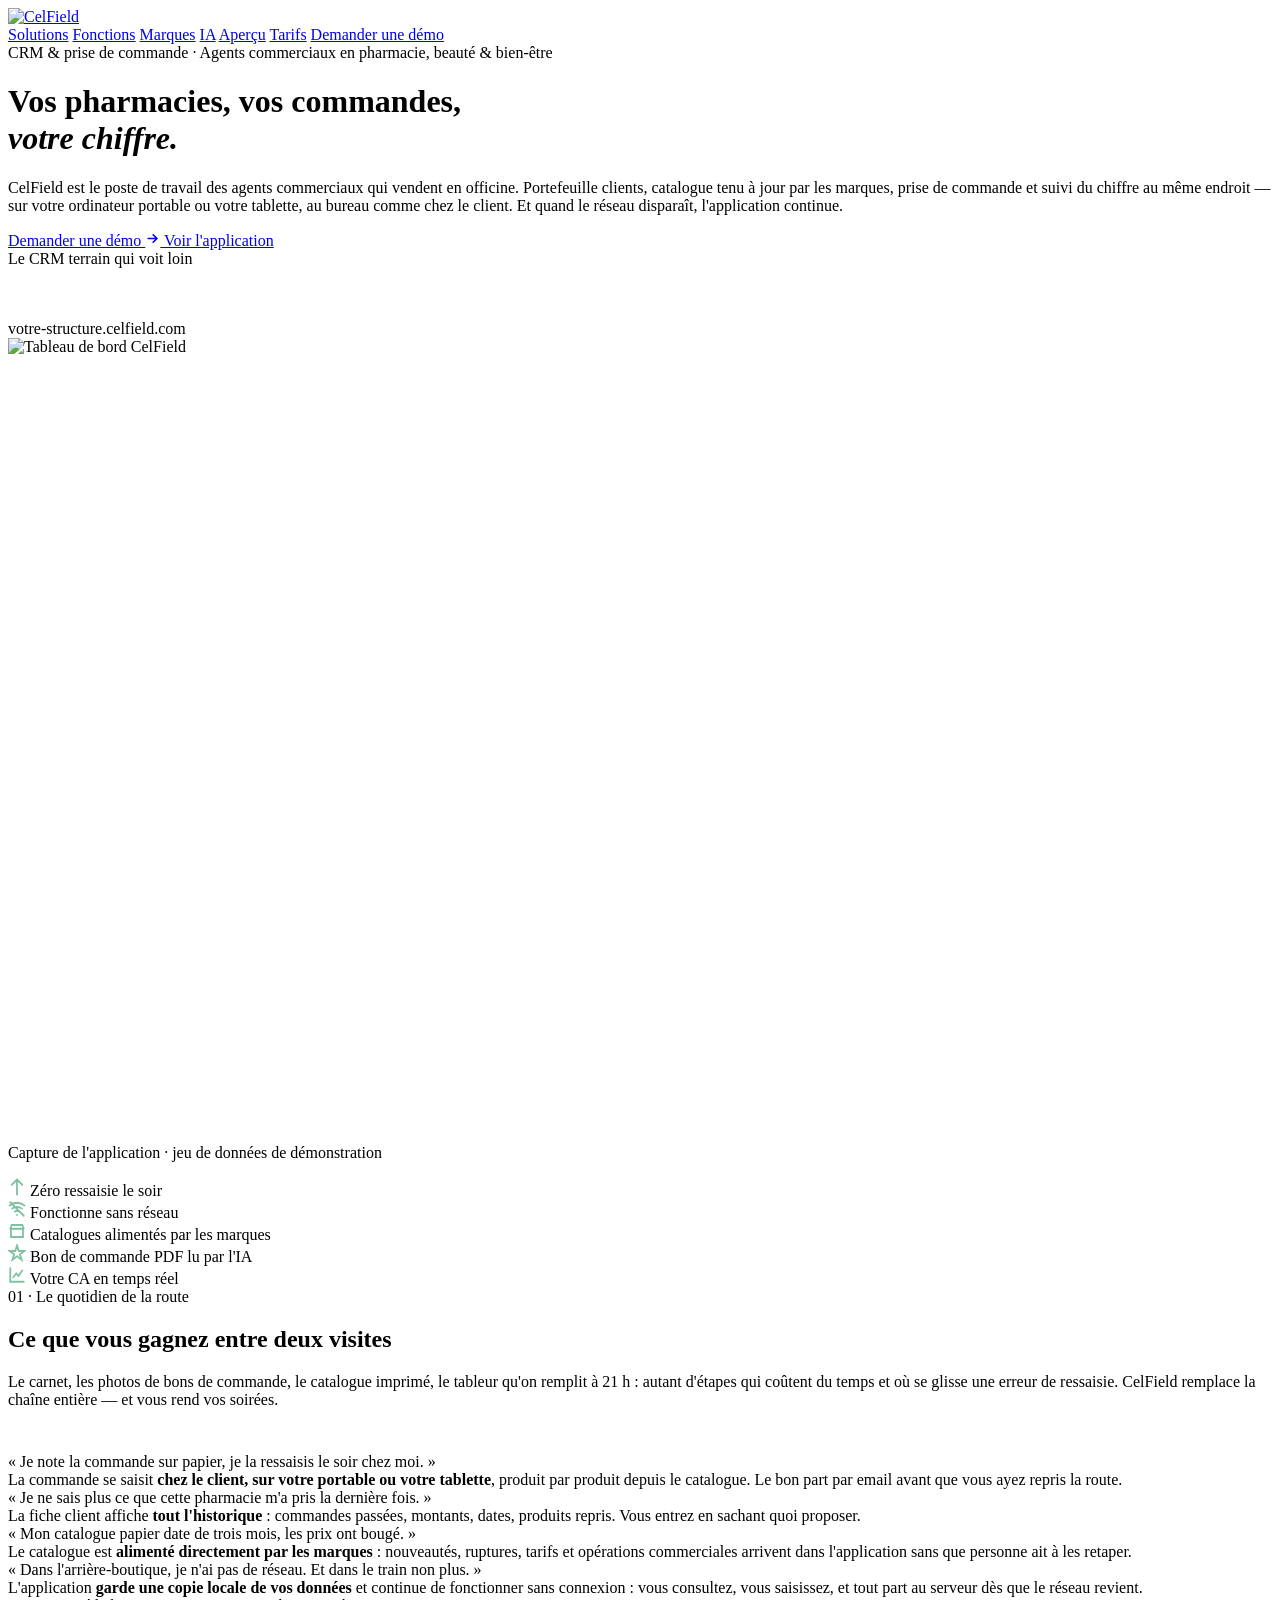
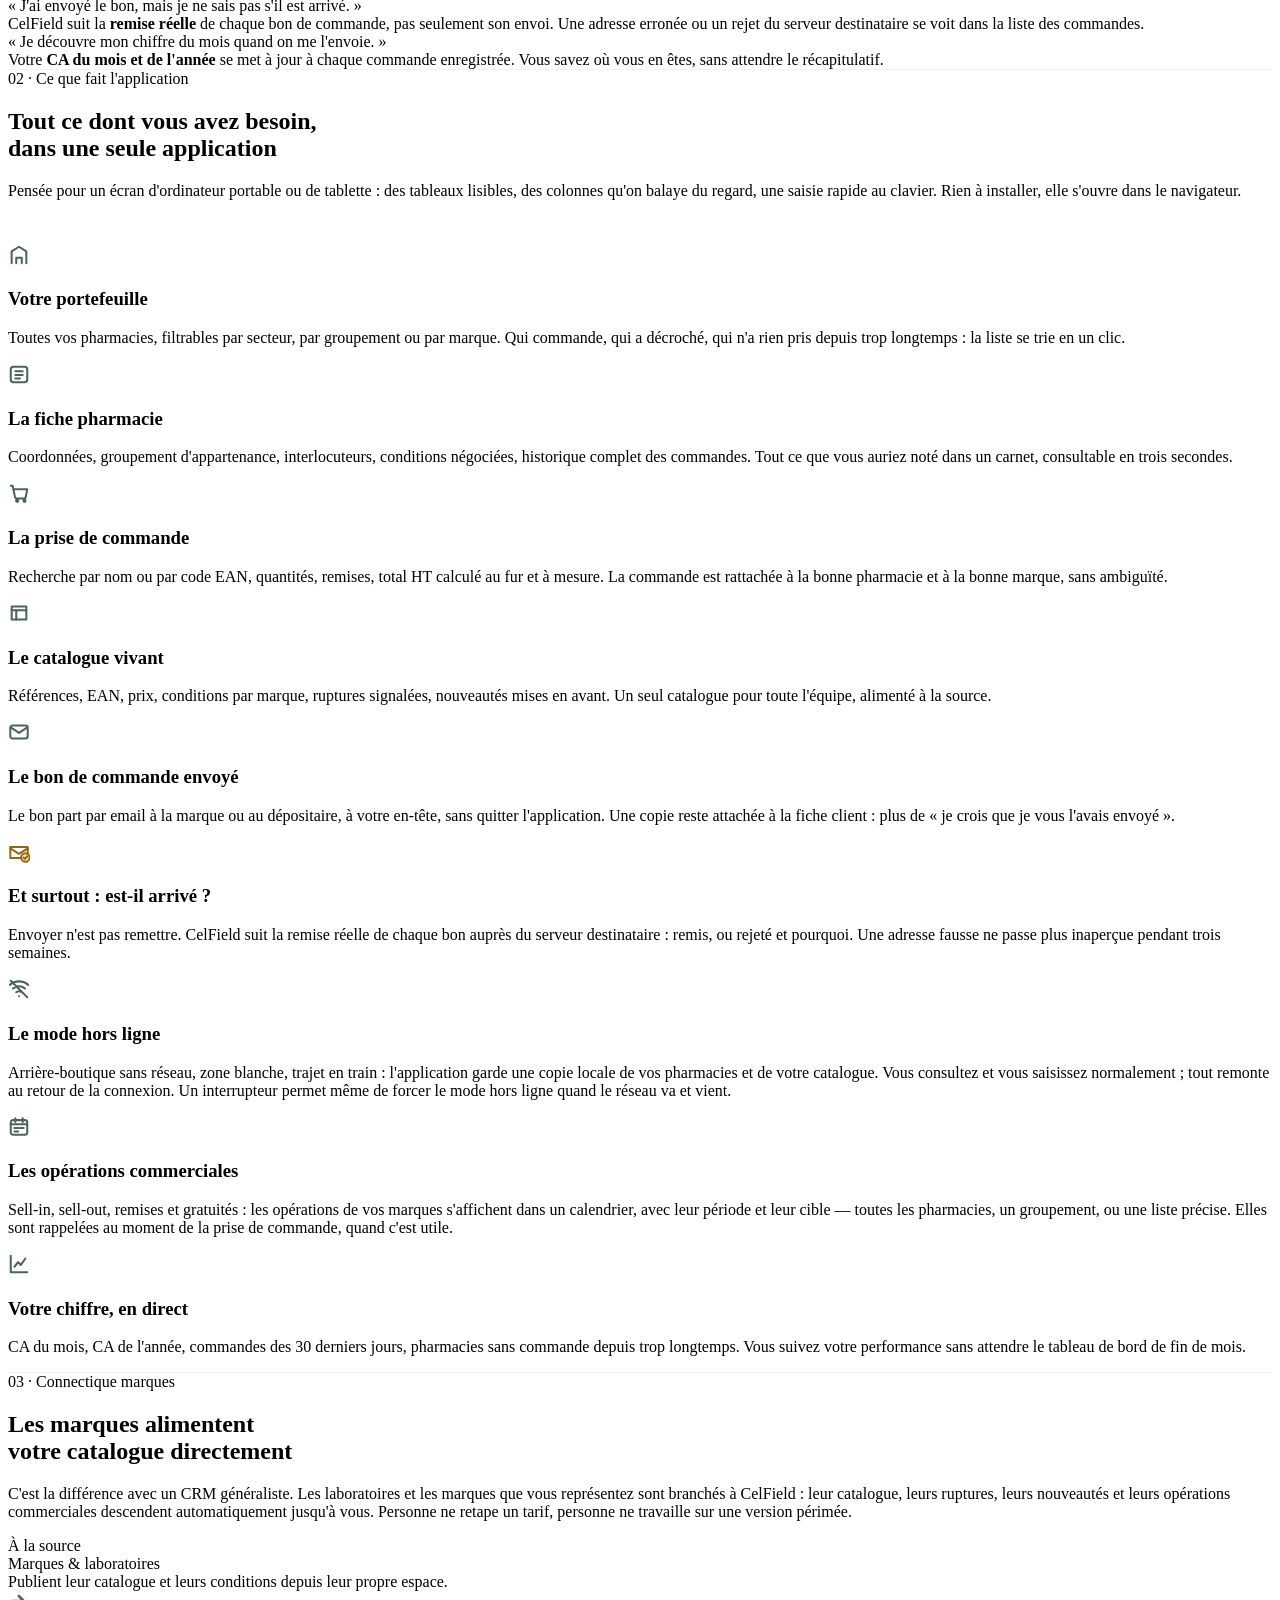
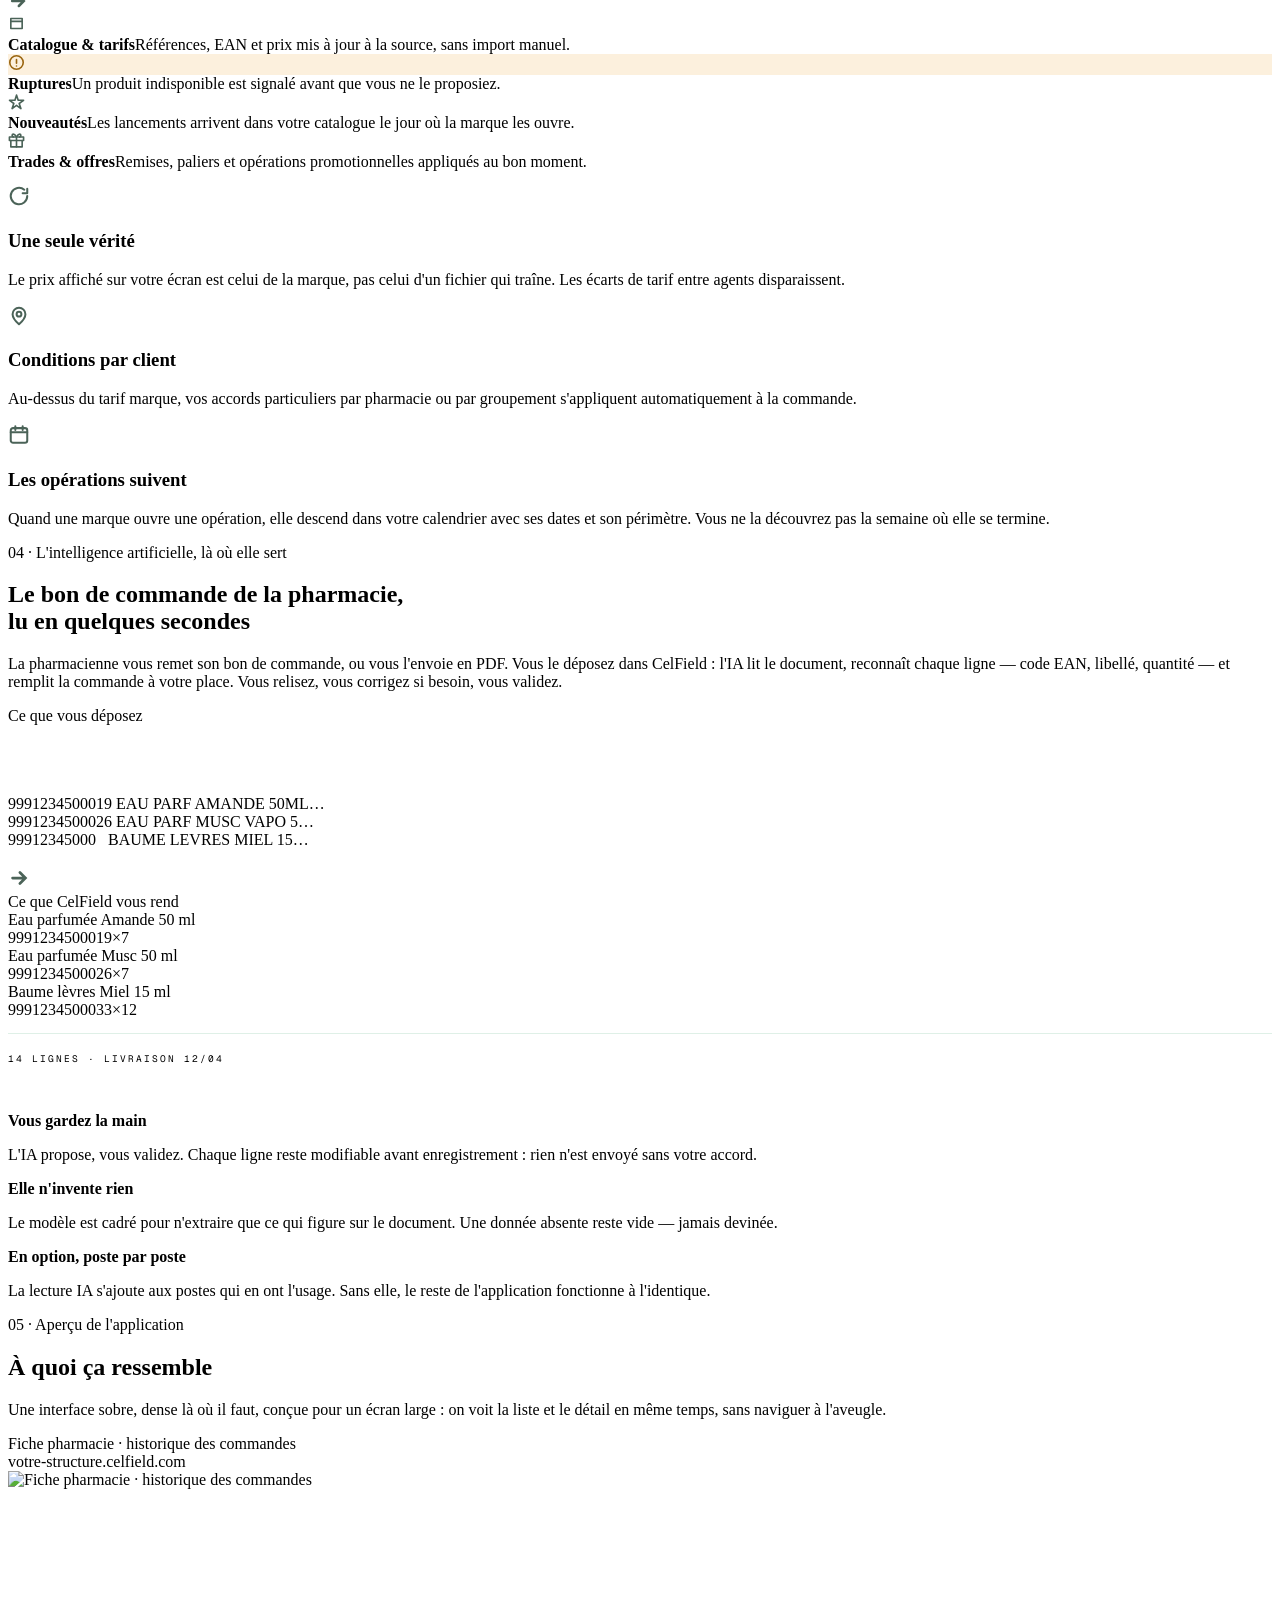
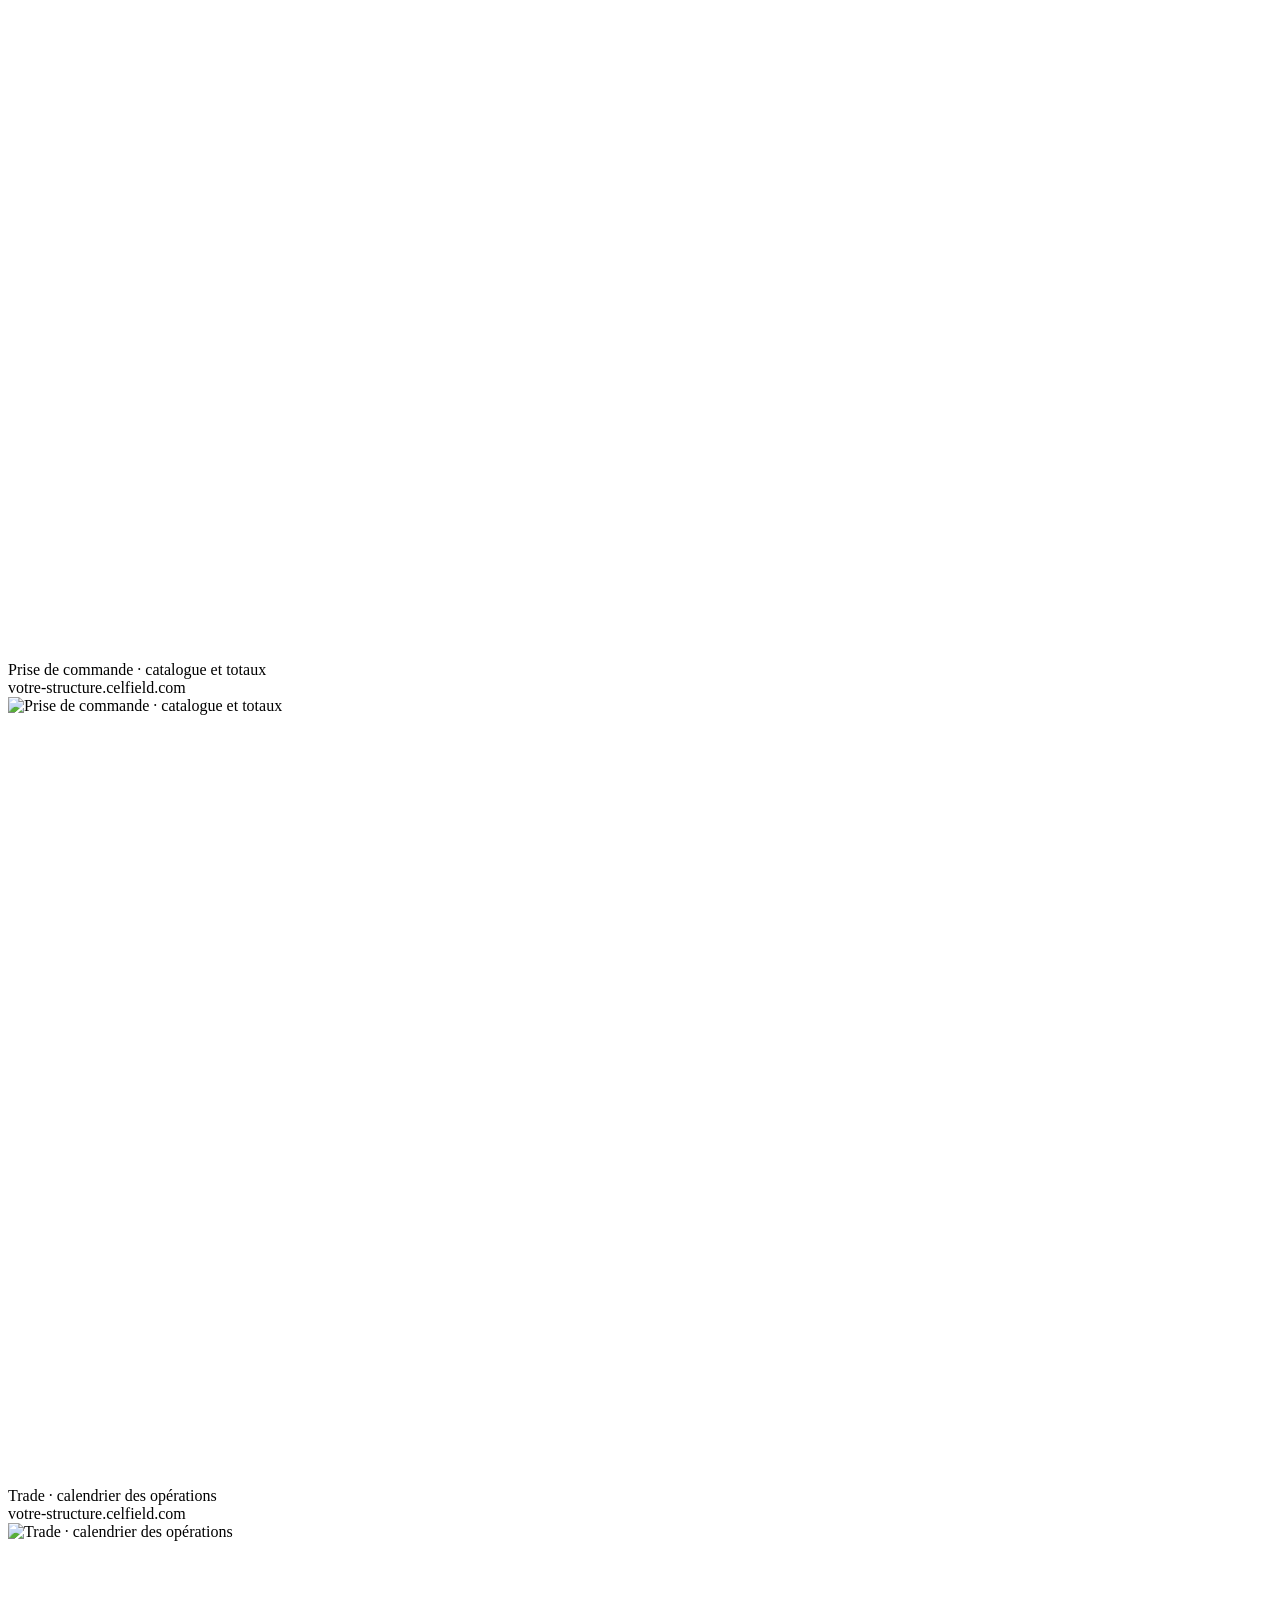
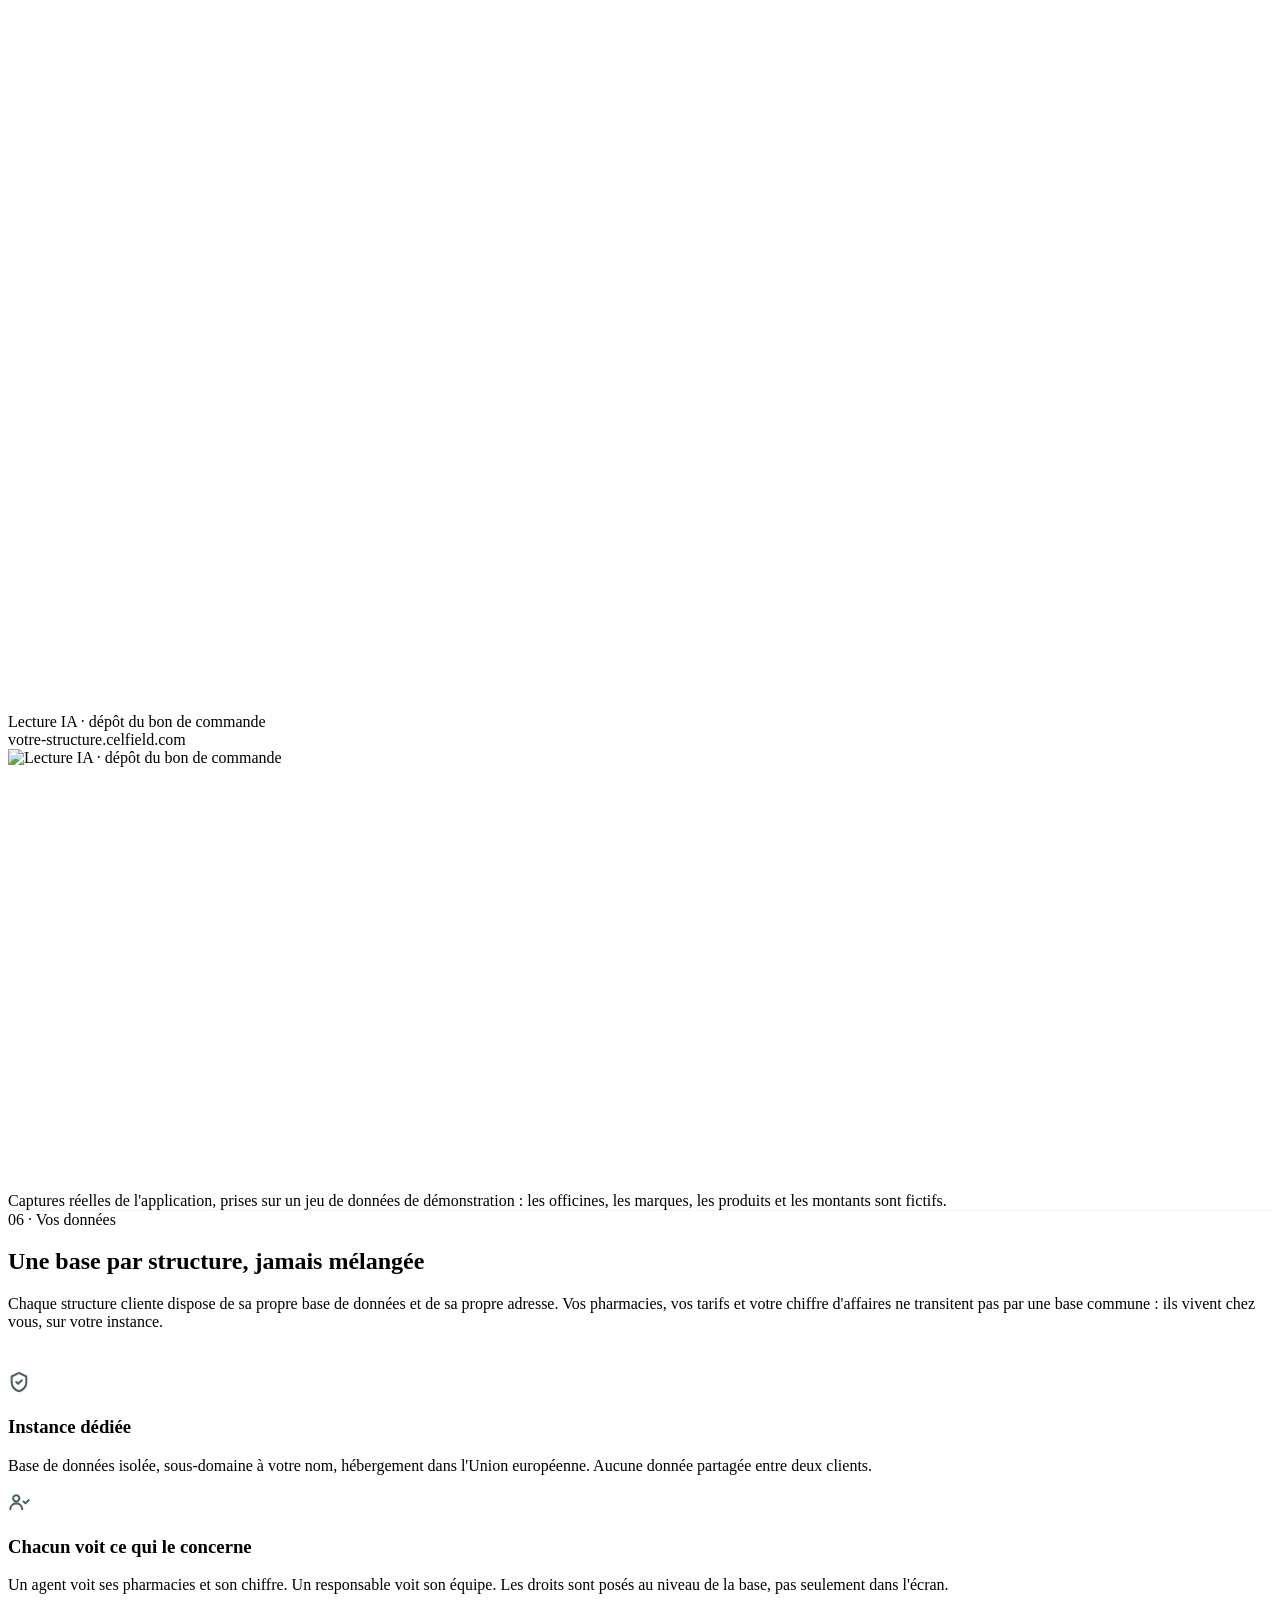
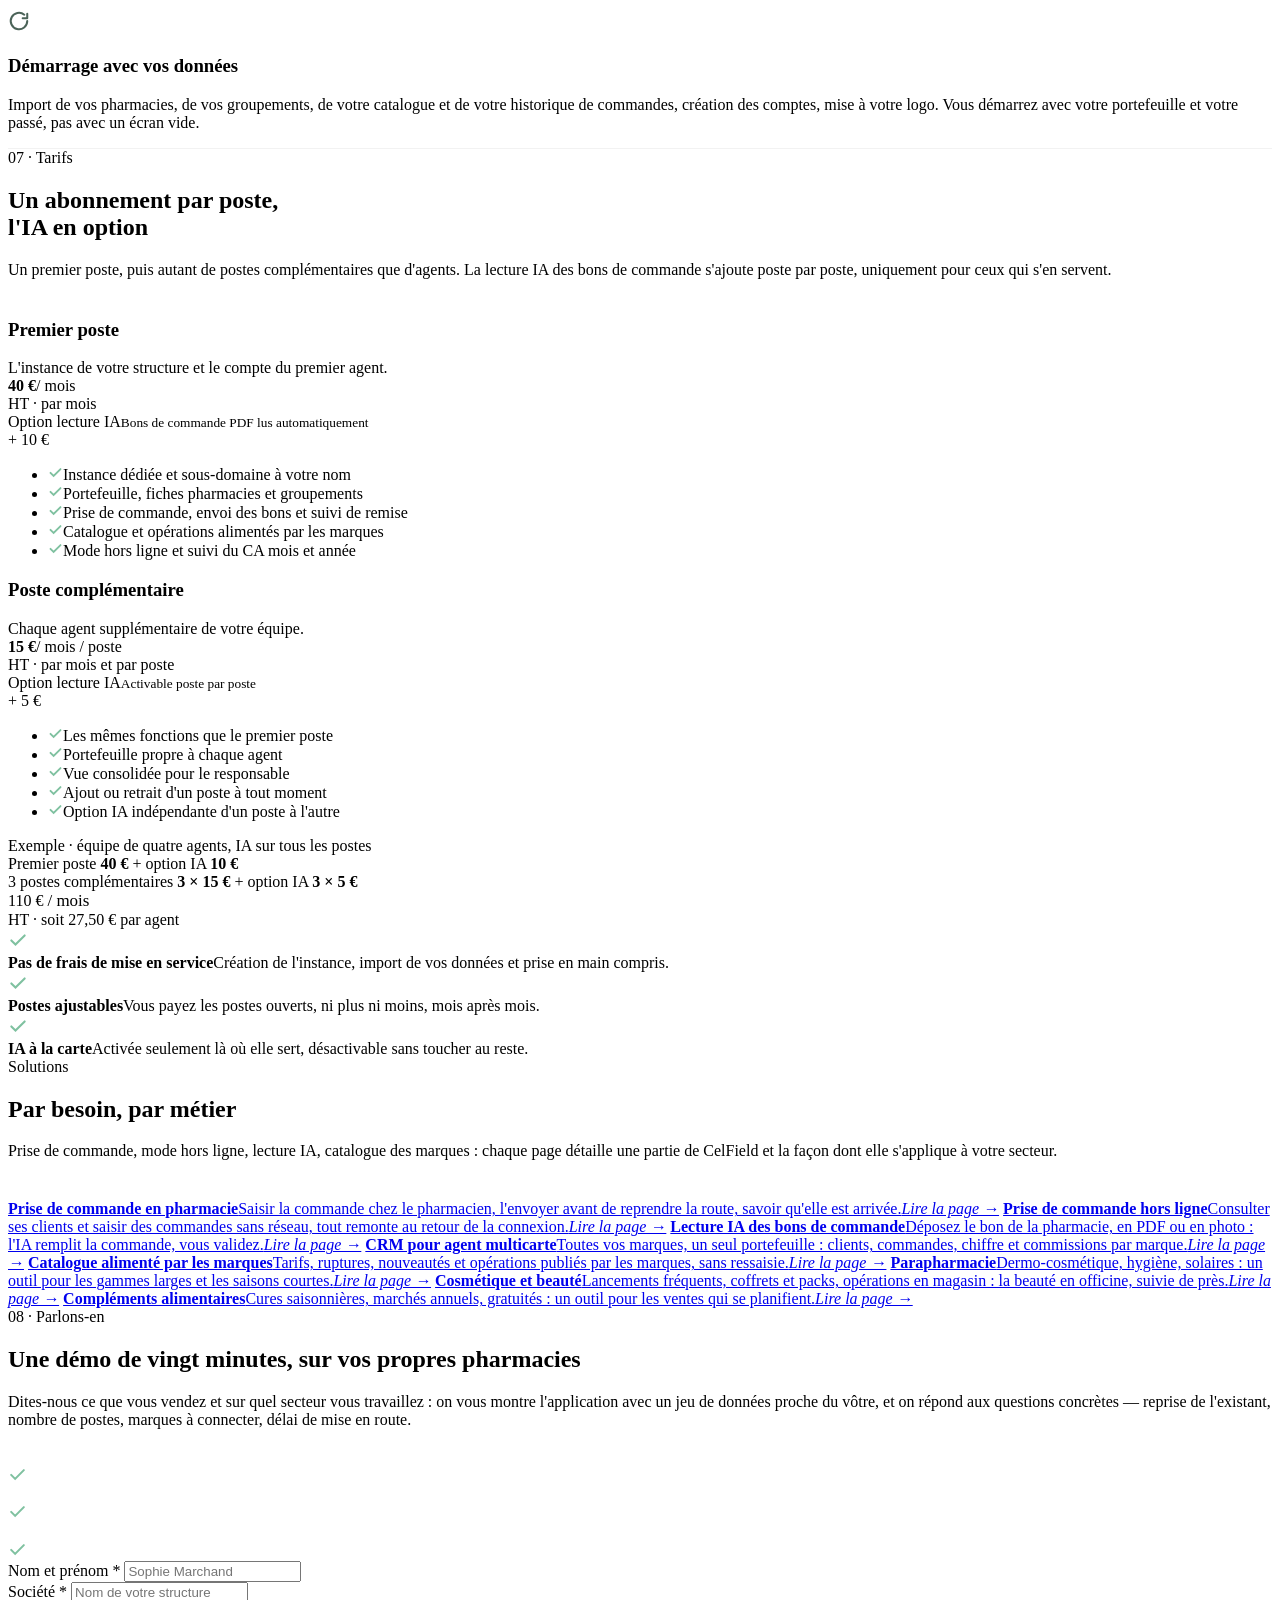
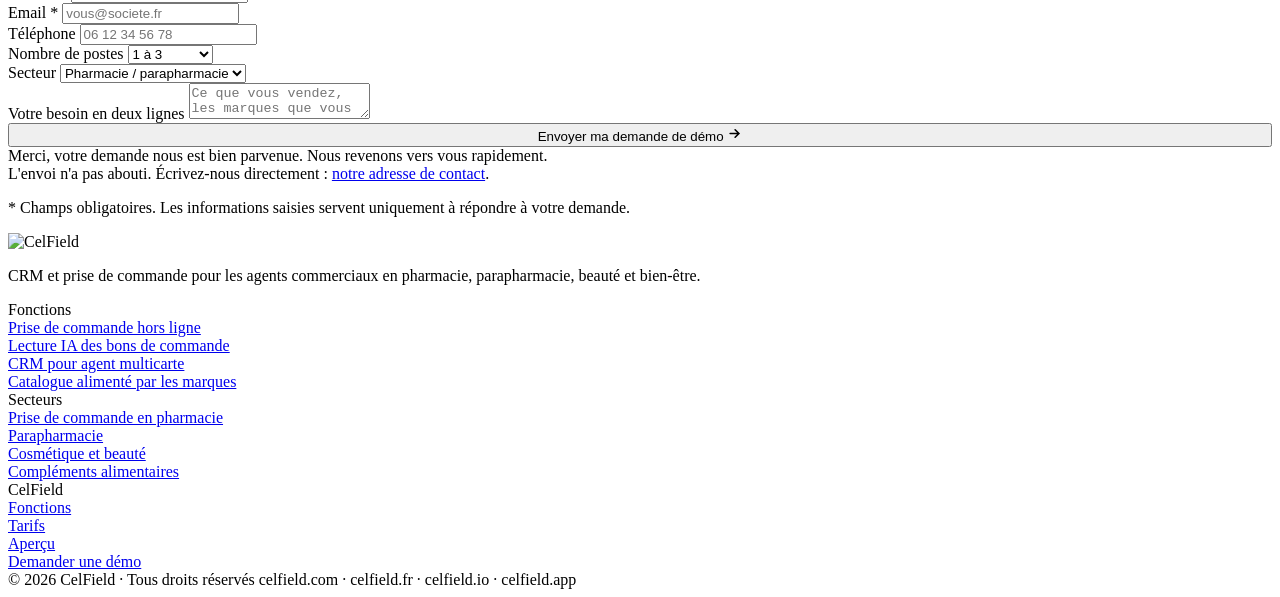
==== commit 2684f757: "Referencement : pages par besoin et par metier, accueil allege Page d'accueil - Titre et description" ====
--- a/public/index.html
+++ b/public/index.html
@@ -3,253 +3,31 @@
 <head>
 <meta charset="UTF-8">
 <meta name="viewport" content="width=device-width, initial-scale=1.0">
-<title>CelField — Le CRM terrain qui voit loin</title>
-<meta name="description" content="CelField est le CRM terrain des agents commerciaux en pharmacie, parapharmacie, beauté et bien-être. Portefeuille clients, prise de commande hors ligne, catalogues mis à jour par les marques, lecture IA des bons de commande.">
-<link rel="icon" type="image/png" href="[data-uri]">
-<link rel="apple-touch-icon" href="[data-uri]">
+<title>CelField · CRM et prise de commande pour agents en pharmacie</title>
+<meta name="description" content="Logiciel de prise de commande et CRM pour agents commerciaux en pharmacie, parapharmacie, beauté et bien-être : portefeuille, commande hors ligne, catalogue alimenté par les marques, lecture IA des bons de commande.">
+<link rel="canonical" href="https://celfield.com/">
+<meta name="robots" content="index,follow,max-image-preview:large">
+<meta name="theme-color" content="#4B6358">
+<meta property="og:type" content="website">
+<meta property="og:locale" content="fr_FR">
+<meta property="og:site_name" content="CelField">
+<meta property="og:url" content="https://celfield.com/">
+<meta property="og:title" content="CelField · CRM et prise de commande pour agents en pharmacie">
+<meta property="og:description" content="Logiciel de prise de commande et CRM pour agents commerciaux en pharmacie, parapharmacie, beauté et bien-être : portefeuille, commande hors ligne, catalogue alimenté par les marques, lecture IA des bons de commande.">
+<meta property="og:image" content="https://celfield.com/assets/img/partage-celfield.jpg">
+<meta property="og:image:width" content="1200">
+<meta property="og:image:height" content="630">
+<meta name="twitter:card" content="summary_large_image">
+<meta name="twitter:title" content="CelField · CRM et prise de commande pour agents en pharmacie">
+<meta name="twitter:description" content="Logiciel de prise de commande et CRM pour agents commerciaux en pharmacie, parapharmacie, beauté et bien-être : portefeuille, commande hors ligne, catalogue alimenté par les marques, lecture IA des bons de commande.">
+<meta name="twitter:image" content="https://celfield.com/assets/img/partage-celfield.jpg">
+<script type="application/ld+json">[{"@context": "https://schema.org", "@type": "Organization", "@id": "https://celfield.com/#organisation", "name": "CelField", "url": "https://celfield.com/", "logo": "https://celfield.com/assets/img/logo-celfield.png", "email": "contact@celfield.com"}, {"@context": "https://schema.org", "@type": "SoftwareApplication", "name": "CelField", "applicationCategory": "BusinessApplication", "applicationSubCategory": "CRM et prise de commande", "operatingSystem": "Navigateur web (ordinateur portable, tablette)", "url": "https://celfield.com/", "inLanguage": "fr-FR", "description": "Logiciel de prise de commande et CRM pour agents commerciaux en pharmacie, parapharmacie, beauté et bien-être : portefeuille, commande hors ligne, catalogue alimenté par les marques, lecture IA des bons de commande.", "publisher": {"@id": "https://celfield.com/#organisation"}, "screenshot": "https://celfield.com/assets/img/capture-tableau-de-bord.webp", "featureList": ["Portefeuille de pharmacies et fiches clients", "Prise de commande et envoi du bon par email", "Suivi de remise des bons de commande", "Mode hors ligne", "Catalogue, ruptures et opérations alimentés par les marques", "Lecture IA des bons de commande PDF", "Suivi du chiffre d'affaires"], "offers": [{"@type": "Offer", "name": "Premier poste", "price": "40", "priceCurrency": "EUR", "priceSpecification": {"@type": "UnitPriceSpecification", "price": "40", "priceCurrency": "EUR", "unitText": "mois", "valueAddedTaxIncluded": false}}, {"@type": "Offer", "name": "Poste complémentaire", "price": "15", "priceCurrency": "EUR", "priceSpecification": {"@type": "UnitPriceSpecification", "price": "15", "priceCurrency": "EUR", "unitText": "mois", "valueAddedTaxIncluded": false}}]}, {"@context": "https://schema.org", "@type": "WebSite", "name": "CelField", "url": "https://celfield.com/", "inLanguage": "fr-FR"}]</script>
+<link rel="icon" type="image/png" sizes="128x128" href="/assets/img/icone-celfield.png">
+<link rel="apple-touch-icon" href="/assets/img/icone-celfield.png">
 <link rel="preconnect" href="https://fonts.googleapis.com">
 <link rel="preconnect" href="https://fonts.gstatic.com" crossorigin>
 <link href="https://fonts.googleapis.com/css2?family=Nunito:wght@400;500;600;700;800&family=Geist+Mono:wght@300;400;500&display=swap" rel="stylesheet">
-<style>
-:root{
-  --forest:#4B6358; --mint:#7FC1A0; --sun:#E9A130;
-  --cream:#F5F0E7; --paper:#EDE8DF; --ink:#2A3D35;
-  --slate:#5A7568; --fog:#9DB8AC;
-  --shadow-s:0 2px 16px rgba(75,99,88,.09);
-  --shadow-m:0 10px 36px rgba(75,99,88,.14);
-  --shadow-l:0 24px 70px rgba(75,99,88,.22);
-}
-*{box-sizing:border-box;margin:0;padding:0}
-html{scroll-behavior:smooth;-webkit-text-size-adjust:100%}
-body{background:var(--cream);font-family:'Nunito',sans-serif;color:var(--forest);-webkit-font-smoothing:antialiased;overflow-x:hidden}
-img,svg{display:block;max-width:100%}
-a{color:inherit}
-
-.wrap{max-width:1160px;margin:0 auto;padding:0 32px}
-.eye{font-family:'Geist Mono',monospace;font-size:10px;letter-spacing:4px;text-transform:uppercase;color:var(--mint);display:flex;align-items:center;gap:10px;margin-bottom:14px}
-.eye::before{content:'—'}
-.h2{font-size:clamp(28px,4vw,42px);font-weight:800;letter-spacing:-1px;line-height:1.12;margin-bottom:16px}
-.lead{font-size:clamp(15px,1.6vw,17.5px);line-height:1.72;color:var(--slate);max-width:660px}
-.dark .lead{color:rgba(255,255,255,.55)}
-section{padding:clamp(64px,9vw,110px) 0;scroll-margin-top:62px}
-
-/* ---------- NAV ---------- */
-nav{background:var(--forest);height:62px;display:flex;align-items:center;position:sticky;top:0;z-index:200;box-shadow:0 1px 0 rgba(255,255,255,.06)}
-nav .wrap{display:flex;align-items:center;justify-content:space-between;width:100%}
-.nav-logo{display:flex;align-items:center;gap:11px;text-decoration:none}
-.nav-name{font-size:19px;letter-spacing:-.3px}
-.nav-name b{font-weight:800;color:#fff}
-.nav-name span{font-weight:500;color:var(--mint)}
-.nav-links{display:flex;gap:26px;align-items:center}
-.nav-links a{font-family:'Geist Mono',monospace;font-size:10px;letter-spacing:2px;text-transform:uppercase;color:rgba(255,255,255,.4);text-decoration:none;transition:color .15s}
-.nav-links a:hover{color:var(--mint)}
-.nav-cta{background:var(--mint);color:var(--forest)!important;font-family:'Nunito',sans-serif!important;font-size:13.5px!important;font-weight:800;letter-spacing:0!important;text-transform:none!important;padding:9px 18px;border-radius:100px;transition:transform .15s,box-shadow .15s}
-.nav-cta:hover{transform:translateY(-1px);box-shadow:0 6px 18px rgba(127,193,160,.35)}
-
-/* ---------- HERO ---------- */
-.hero{background:var(--forest);color:#fff;position:relative;overflow:hidden;padding:clamp(56px,8vw,92px) 0 clamp(70px,9vw,110px)}
-.hero::before{content:'';position:absolute;top:-260px;right:-180px;width:760px;height:760px;border-radius:50%;background:radial-gradient(circle,rgba(127,193,160,.16),transparent 62%);pointer-events:none}
-.hero::after{content:'';position:absolute;bottom:-320px;left:-200px;width:640px;height:640px;border-radius:50%;background:radial-gradient(circle,rgba(233,161,48,.09),transparent 65%);pointer-events:none}
-.hero .wrap{position:relative;z-index:2}
-.hero-txt{max-width:780px}
-.hero-tag{display:inline-flex;align-items:center;gap:9px;background:rgba(255,255,255,.07);border:1px solid rgba(255,255,255,.12);padding:7px 15px 7px 9px;border-radius:100px;font-family:'Geist Mono',monospace;font-size:10px;letter-spacing:1.6px;text-transform:uppercase;color:rgba(255,255,255,.6);margin-bottom:26px}
-.hero-tag i{width:6px;height:6px;border-radius:50%;background:var(--mint);box-shadow:0 0 0 4px rgba(127,193,160,.2);display:block}
-h1{font-size:clamp(34px,5.2vw,58px);font-weight:800;line-height:1.04;letter-spacing:-2px;margin-bottom:22px}
-h1 em{font-style:normal;color:var(--mint)}
-.hero p.lead{color:rgba(255,255,255,.6);font-size:clamp(15.5px,1.7vw,18.5px);max-width:640px}
-.btns{display:flex;gap:12px;flex-wrap:wrap;margin-top:34px}
-.btn{display:inline-flex;align-items:center;gap:9px;padding:15px 28px;border-radius:100px;font-family:'Nunito',sans-serif;font-size:15px;font-weight:800;text-decoration:none;border:none;cursor:pointer;transition:transform .16s,box-shadow .16s,background .16s}
-.btn-primary{background:var(--mint);color:var(--forest);box-shadow:0 6px 22px rgba(127,193,160,.28)}
-.btn-primary:hover{transform:translateY(-2px);box-shadow:0 12px 32px rgba(127,193,160,.4)}
-.btn-ghost{background:transparent;color:#fff;border:1.5px solid rgba(255,255,255,.25)}
-.btn-ghost:hover{border-color:var(--mint);color:var(--mint)}
-.btn-dark{background:var(--forest);color:#fff;box-shadow:0 6px 22px rgba(75,99,88,.25)}
-.btn-dark:hover{transform:translateY(-2px);box-shadow:0 12px 32px rgba(75,99,88,.32)}
-.hero-note{margin-top:22px;font-family:'Geist Mono',monospace;font-size:10.5px;letter-spacing:1.4px;color:rgba(255,255,255,.28);text-transform:uppercase}
-
-/* ---------- FENÊTRE APPLICATION ---------- */
-.app{background:#fff;border-radius:14px;overflow:hidden;box-shadow:var(--shadow-l);border:1px solid rgba(0,0,0,.07);color:var(--forest)}
-.app-bar{background:#E4E0D7;height:34px;display:flex;align-items:center;gap:7px;padding:0 14px;border-bottom:1px solid rgba(0,0,0,.06)}
-.app-bar i{width:9px;height:9px;border-radius:50%;background:rgba(0,0,0,.13);display:block}
-.app-url{margin-left:12px;background:#fff;border-radius:100px;padding:4px 14px;font-family:'Geist Mono',monospace;font-size:9.5px;color:var(--fog);flex:1;max-width:280px}
-.app-body{display:grid;grid-template-columns:186px 1fr;min-height:400px}
-.app-side{background:var(--forest);padding:18px 14px}
-.app-side .brand{display:flex;align-items:center;gap:9px;padding:0 6px 16px;margin-bottom:10px;border-bottom:1px solid rgba(255,255,255,.09)}
-.app-side .brand span{font-size:15px;font-weight:800;color:#fff;letter-spacing:-.2px}
-.app-side .brand span i{color:var(--mint);font-weight:500;font-style:normal}
-.nav-i{display:flex;align-items:center;gap:10px;padding:9px 10px;border-radius:9px;font-size:12.5px;font-weight:600;color:rgba(255,255,255,.5);margin-bottom:2px}
-.nav-i.on{background:rgba(127,193,160,.16);color:#fff;font-weight:800}
-.nav-i svg{flex-shrink:0;opacity:.85}
-.app-main{background:var(--cream);padding:20px 22px}
-.app-h{display:flex;align-items:center;justify-content:space-between;margin-bottom:16px;gap:12px}
-.app-h b{font-size:17px;font-weight:800;letter-spacing:-.3px}
-.app-h .who{font-family:'Geist Mono',monospace;font-size:9px;letter-spacing:1.6px;text-transform:uppercase;color:var(--fog);white-space:nowrap}
-.tbl{background:#fff;border-radius:12px;box-shadow:0 1px 6px rgba(75,99,88,.07);overflow:hidden}
-.tr{display:grid;grid-template-columns:1.7fr 1fr .7fr .9fr;align-items:center;padding:11px 14px;border-bottom:1px solid rgba(0,0,0,.05);font-size:12.5px}
-.tr:last-child{border:none}
-.tr.head{background:var(--paper);font-family:'Geist Mono',monospace;font-size:8.5px;letter-spacing:1.8px;text-transform:uppercase;color:var(--fog)}
-.tr b{font-weight:800}
-.app-cap{text-align:center;font-family:'Geist Mono',monospace;font-size:9.5px;letter-spacing:1.8px;text-transform:uppercase;color:rgba(255,255,255,.22);margin-top:14px}
-
-/* ---------- BANDEAU ---------- */
-.strip{background:var(--paper);border-top:1px solid rgba(0,0,0,.05);border-bottom:1px solid rgba(0,0,0,.05);padding:26px 0}
-.strip .wrap{display:flex;justify-content:space-between;gap:22px;flex-wrap:wrap}
-.strip div{display:flex;align-items:center;gap:10px;font-size:13.5px;font-weight:600;color:var(--slate)}
-.strip svg{flex-shrink:0}
-
-/* ---------- CARDS ---------- */
-.grid-3{display:grid;grid-template-columns:repeat(3,1fr);gap:14px}
-.grid-2{display:grid;grid-template-columns:1fr 1fr;gap:14px}
-.c{background:#fff;border-radius:22px;padding:32px 30px;box-shadow:var(--shadow-s);transition:transform .2s,box-shadow .2s}
-.c:hover{transform:translateY(-3px);box-shadow:var(--shadow-m)}
-.c h3{font-size:18px;font-weight:800;margin:18px 0 9px;letter-spacing:-.3px}
-.c p{font-size:14px;line-height:1.68;color:var(--slate)}
-.ico{width:46px;height:46px;border-radius:14px;display:flex;align-items:center;justify-content:center;background:rgba(127,193,160,.16)}
-.ico.deep{background:rgba(75,99,88,.1)}
-.ico.sun{background:rgba(233,161,48,.16)}
-
-.pain{background:#fff;border-radius:18px;padding:24px 26px;box-shadow:var(--shadow-s);border-left:3px solid rgba(233,161,48,.5)}
-.pain .q{font-size:15.5px;font-weight:700;line-height:1.5;color:var(--ink)}
-.pain .a{font-size:13.5px;line-height:1.65;color:var(--slate);margin-top:10px;padding-top:10px;border-top:1px solid rgba(0,0,0,.06)}
-.pain .a b{color:var(--forest);font-weight:800}
-
-/* ---------- SECTIONS SOMBRES ---------- */
-.dark{background:var(--forest);color:#fff;position:relative;overflow:hidden}
-.dark::before{content:'';position:absolute;top:-200px;left:-160px;width:620px;height:620px;border-radius:50%;background:radial-gradient(circle,rgba(233,161,48,.11),transparent 64%);pointer-events:none}
-.dark .h2{color:#fff}
-.dark .wrap{position:relative;z-index:2}
-.box{background:rgba(255,255,255,.05);border:1px solid rgba(255,255,255,.09);border-radius:18px;padding:26px}
-.box b{display:block;font-size:15.5px;font-weight:800;color:#fff;margin-bottom:8px}
-.box p{font-size:13.5px;line-height:1.65;color:rgba(255,255,255,.45)}
-
-/* flux IA */
-.flow{display:grid;grid-template-columns:1fr auto 1fr;gap:18px;align-items:center;margin-top:40px}
-.flow-box{background:rgba(255,255,255,.06);border:1px solid rgba(255,255,255,.1);border-radius:18px;padding:22px}
-.flow-box.win{background:rgba(127,193,160,.1);border-color:rgba(127,193,160,.3)}
-.flow-lbl{font-family:'Geist Mono',monospace;font-size:9px;letter-spacing:2.5px;text-transform:uppercase;color:rgba(255,255,255,.35);margin-bottom:14px}
-.flow-box.win .flow-lbl{color:var(--mint)}
-.arrow{width:52px;height:52px;border-radius:50%;background:var(--sun);display:flex;align-items:center;justify-content:center;box-shadow:0 8px 24px rgba(233,161,48,.35);flex-shrink:0}
-.line{display:flex;justify-content:space-between;align-items:center;padding:9px 0;border-bottom:1px dashed rgba(255,255,255,.1);font-size:13px}
-.line:last-child{border:none}
-.line .ean{font-family:'Geist Mono',monospace;font-size:10.5px;color:rgba(255,255,255,.35)}
-.line .qt{font-family:'Geist Mono',monospace;font-size:12px;font-weight:500;color:var(--mint)}
-.pdf-lines{font-family:'Geist Mono',monospace;font-size:10.5px;color:rgba(255,255,255,.3);line-height:2.1;white-space:nowrap;overflow:hidden}
-
-/* connectique marques */
-.pipe{display:grid;grid-template-columns:.85fr auto 1.5fr;gap:20px;align-items:center;margin-top:42px}
-.node{background:#fff;border-radius:20px;padding:28px 24px;box-shadow:var(--shadow-s);text-align:center}
-.node .t{font-family:'Geist Mono',monospace;font-size:9px;letter-spacing:2.5px;text-transform:uppercase;color:var(--fog);margin-bottom:12px}
-.node .n{font-size:17px;font-weight:800;letter-spacing:-.3px}
-.node .s{font-size:12.5px;color:var(--slate);margin-top:7px;line-height:1.55}
-.feeds{display:grid;grid-template-columns:1fr 1fr;gap:10px}
-.feed{background:#fff;border-radius:16px;padding:18px 20px;box-shadow:var(--shadow-s);display:flex;gap:12px;align-items:flex-start}
-.feed .fi{width:34px;height:34px;border-radius:10px;display:flex;align-items:center;justify-content:center;flex-shrink:0;background:rgba(127,193,160,.16)}
-.feed b{font-size:14.5px;font-weight:800;display:block;margin-bottom:3px}
-.feed span{font-size:12.5px;color:var(--slate);line-height:1.5}
-.arrow-h{width:46px;height:46px;border-radius:50%;background:var(--mint);display:flex;align-items:center;justify-content:center;box-shadow:0 8px 22px rgba(127,193,160,.3);flex-shrink:0}
-
-/* ---------- APERÇUS ---------- */
-.shots{display:grid;grid-template-columns:1fr 1fr;gap:14px;margin-top:44px}
-.shot-cap{font-family:'Geist Mono',monospace;font-size:9px;letter-spacing:2.5px;text-transform:uppercase;color:var(--fog);margin-bottom:10px}
-.kpi{display:grid;grid-template-columns:repeat(3,1fr);gap:9px;margin-bottom:12px}
-.kpi>div{background:#fff;border-radius:12px;padding:15px 12px;text-align:center;box-shadow:0 1px 6px rgba(75,99,88,.07)}
-.kpi .v{font-size:21px;font-weight:800;letter-spacing:-.6px;line-height:1}
-.kpi .v small{font-size:12px;color:var(--mint);font-weight:700}
-.kpi .k{font-size:10.5px;color:var(--fog);margin-top:5px;font-weight:600}
-.bar{display:flex;align-items:flex-end;gap:7px;height:88px;margin-top:4px}
-.bar i{flex:1;border-radius:6px 6px 3px 3px;background:rgba(75,99,88,.14);display:block}
-.bar i.hi{background:var(--mint)}
-.bar i.top{background:var(--forest)}
-.months{display:flex;gap:7px;margin-top:8px}
-.months span{flex:1;text-align:center;font-family:'Geist Mono',monospace;font-size:8.5px;color:var(--fog)}
-.row{display:flex;align-items:center;justify-content:space-between;padding:11px 0;border-bottom:1px solid rgba(0,0,0,.05);font-size:13px}
-.row:last-child{border:none}
-.row .lft{display:flex;align-items:center;gap:11px}
-.row .nm{font-weight:700}
-.row .sub{font-size:11px;color:var(--fog);margin-top:1px}
-.dot{width:28px;height:28px;border-radius:50%;display:flex;align-items:center;justify-content:center;font-size:11px;font-weight:800;flex-shrink:0}
-.pill{padding:3px 10px;border-radius:100px;font-size:10.5px;font-weight:800;white-space:nowrap}
-.pill-ok{background:rgba(127,193,160,.2);color:#2F7A55}
-.pill-wait{background:rgba(233,161,48,.16);color:#9A6510}
-.field{background:var(--paper);border:1.5px solid rgba(0,0,0,.07);border-radius:11px;padding:10px 13px;font-size:13px;color:var(--slate);margin-bottom:8px}
-.field.focus{background:#fff;border-color:var(--mint)}
-.field .lab{font-family:'Geist Mono',monospace;font-size:8.5px;letter-spacing:2px;text-transform:uppercase;color:var(--fog);margin-bottom:4px}
-.note{margin-top:20px;background:rgba(233,161,48,.1);border:1px dashed rgba(233,161,48,.45);border-radius:14px;padding:15px 20px;font-size:12.5px;color:#8A5A0C;line-height:1.6;text-align:center}
-
-/* ---------- TARIFS ---------- */
-.plans{display:grid;grid-template-columns:1fr 1fr;gap:14px;align-items:stretch}
-.plan{background:#fff;border-radius:24px;padding:34px 32px 32px;box-shadow:var(--shadow-s);display:flex;flex-direction:column;border:2px solid transparent}
-.plan.best{border-color:var(--mint);box-shadow:var(--shadow-m)}
-.plan h3{font-size:21px;font-weight:800;letter-spacing:-.4px}
-.plan .pitch{font-size:13px;color:var(--fog);margin-top:5px;line-height:1.5}
-.price{display:flex;align-items:baseline;gap:6px;margin:20px 0 3px}
-.price b{font-size:46px;font-weight:800;letter-spacing:-2px;line-height:1}
-.price span{font-size:13.5px;color:var(--fog);font-weight:600}
-.price-sub{font-family:'Geist Mono',monospace;font-size:9.5px;letter-spacing:1.2px;text-transform:uppercase;color:var(--fog);margin-bottom:18px}
-.ia-add{background:rgba(233,161,48,.1);border:1px solid rgba(233,161,48,.3);border-radius:13px;padding:13px 16px;margin-bottom:20px;display:flex;align-items:center;justify-content:space-between;gap:12px}
-.ia-add .l{font-size:13.5px;font-weight:800;color:#8A5A0C;line-height:1.35}
-.ia-add .l small{display:block;font-weight:600;font-size:11.5px;color:#A5772E;margin-top:2px}
-.ia-add .p{font-size:19px;font-weight:800;color:#8A5A0C;white-space:nowrap}
-.plan ul{list-style:none;display:flex;flex-direction:column;gap:10px;flex:1}
-.plan li{display:flex;gap:10px;font-size:13.5px;line-height:1.5;color:var(--slate)}
-.plan li svg{flex-shrink:0;margin-top:2px}
-.calc{margin-top:14px;background:var(--forest);border-radius:22px;padding:30px 34px;display:flex;gap:30px;align-items:center;justify-content:space-between;flex-wrap:wrap;box-shadow:var(--shadow-m)}
-.calc .t{font-family:'Geist Mono',monospace;font-size:9px;letter-spacing:2.5px;text-transform:uppercase;color:var(--mint);margin-bottom:10px}
-.calc .d{font-size:14.5px;color:rgba(255,255,255,.6);line-height:1.8}
-.calc .d b{color:#fff;font-weight:800}
-.calc .tot{text-align:right}
-.calc .tot .big{font-size:42px;font-weight:800;color:#fff;letter-spacing:-1.6px;line-height:1}
-.calc .tot .sm{font-family:'Geist Mono',monospace;font-size:9.5px;letter-spacing:1.6px;text-transform:uppercase;color:rgba(255,255,255,.35);margin-top:8px}
-.nofee{margin-top:14px;display:grid;grid-template-columns:1fr 1fr 1fr;gap:14px}
-.nofee>div{background:#fff;border-radius:18px;padding:22px 24px;box-shadow:var(--shadow-s);display:flex;gap:13px;align-items:flex-start;font-size:13.5px;color:var(--slate);line-height:1.6}
-.nofee b{color:var(--forest);display:block;margin-bottom:3px;font-size:14.5px}
-
-/* ---------- FORM ---------- */
-.form-card{background:#fff;border-radius:26px;padding:38px;box-shadow:var(--shadow-m)}
-.f2{display:grid;grid-template-columns:1fr 1fr;gap:12px}
-label{display:block;font-family:'Geist Mono',monospace;font-size:9px;letter-spacing:2px;text-transform:uppercase;color:var(--fog);margin-bottom:6px}
-input,textarea,select{width:100%;padding:13px 15px;border-radius:12px;border:1.5px solid rgba(0,0,0,.09);background:var(--paper);font-family:'Nunito',sans-serif;font-size:14.5px;color:var(--forest);outline:none;transition:border-color .15s,background .15s}
-input:focus,textarea:focus,select:focus{border-color:var(--mint);background:#fff}
-textarea{resize:vertical;min-height:104px;line-height:1.6}
-.fgroup{margin-bottom:13px}
-.mini{font-size:12px;color:var(--fog);line-height:1.6;margin-top:14px}
-.ok-msg{display:none;background:rgba(127,193,160,.14);border:1px solid rgba(127,193,160,.4);border-radius:14px;padding:16px 18px;font-size:13.5px;color:#2F7A55;font-weight:700;margin-top:14px;line-height:1.55}
-.ko-msg{background:rgba(192,85,47,.10);border-color:rgba(192,85,47,.35);color:#9A3F1E}
-.ko-msg a{color:inherit;text-decoration:underline}
-
-/* ---------- FOOTER ---------- */
-footer{background:var(--forest);color:#fff;padding:60px 0 34px}
-.foot{display:grid;grid-template-columns:1.4fr 1fr 1fr;gap:44px}
-footer p,footer a{font-size:13px;color:rgba(255,255,255,.38);line-height:2.1;text-decoration:none}
-footer a:hover{color:var(--mint)}
-.foot-h{font-family:'Geist Mono',monospace;font-size:9px;letter-spacing:3px;text-transform:uppercase;color:var(--mint);margin-bottom:12px}
-.foot-bottom{margin-top:44px;padding-top:22px;border-top:1px solid rgba(255,255,255,.08);display:flex;justify-content:space-between;gap:16px;flex-wrap:wrap;font-family:'Geist Mono',monospace;font-size:10px;letter-spacing:1.4px;color:rgba(255,255,255,.22);text-transform:uppercase}
-
-/* ---------- RESPONSIVE ---------- */
-@media (max-width:1000px){
-  .grid-3{grid-template-columns:1fr 1fr}
-  .flow,.pipe{grid-template-columns:1fr;gap:14px}
-  .arrow,.arrow-h{margin:0 auto;transform:rotate(90deg)}
-  .foot,.nofee{grid-template-columns:1fr 1fr;gap:22px}
-}
-@media (max-width:760px){
-  .wrap{padding:0 20px}
-  .nav-links a:not(.nav-cta){display:none}
-  .grid-3,.grid-2,.plans,.shots,.f2,.foot,.feeds,.nofee{grid-template-columns:1fr}
-  .app-body{grid-template-columns:1fr}
-  .app-side{display:flex;gap:6px;overflow:hidden;padding:12px}
-  .app-side .brand{display:none}
-  .nav-i span{display:none}
-  .nav-i{margin:0}
-  .tr{grid-template-columns:1.6fr 1fr;row-gap:3px}
-  .form-card{padding:26px 22px}
-  .c{padding:26px 24px}
-  h1{letter-spacing:-1.2px}
-  .strip .wrap{gap:14px;flex-direction:column}
-  .calc{flex-direction:column;align-items:flex-start}
-  .calc .tot{text-align:left}
-}
-</style>
+<link rel="stylesheet" href="/assets/site.css?v=3">
 </head>
 <body>
 
@@ -258,10 +36,11 @@
 <!-- ═══════════ NAV ═══════════ -->
 <nav>
   <div class="wrap">
-    <a class="nav-logo" href="#top" aria-label="CelField">
-      <img src="[data-uri]" alt="CelField" style="height:28px;width:auto">
+    <a class="nav-logo" href="/" aria-label="CelField, accueil">
+      <img width="346" height="84" src="/assets/img/logo-celfield.png" alt="CelField" style="height:28px;width:auto">
     </a>
     <div class="nav-links">
+      <a href="#solutions">Solutions</a>
       <a href="#fonctions">Fonctions</a>
       <a href="#marques">Marques</a>
       <a href="#ia">IA</a>
@@ -276,7 +55,7 @@
 <header class="hero" id="top">
   <div class="wrap">
     <div class="hero-txt">
-      <div class="hero-tag"><i></i> CRM terrain · Pharmacie, beauté &amp; bien-être</div>
+      <div class="hero-tag"><i></i> CRM &amp; prise de commande · Agents commerciaux en pharmacie, beauté &amp; bien-être</div>
       <h1>Vos pharmacies, vos commandes,<br><em>votre chiffre.</em></h1>
       <p class="lead">CelField est le poste de travail des agents commerciaux qui vendent en officine. Portefeuille clients, catalogue tenu à jour par les marques, prise de commande et suivi du chiffre au même endroit — sur votre ordinateur portable ou votre tablette, au bureau comme chez le client. Et quand le réseau disparaît, l'application continue.</p>
       <div class="btns">
@@ -294,7 +73,7 @@
           <i></i><i></i><i></i>
           <div class="app-url">votre-structure.celfield.com</div>
         </div>
-        <img src="[data-uri]" alt="Tableau de bord CelField" style="display:block;width:100%;height:auto">
+        <img width="1360" height="850" fetchpriority="high" src="/assets/img/capture-tableau-de-bord.webp" alt="Tableau de bord CelField" style="display:block;width:100%;height:auto">
       </div>
       <p class="app-cap">Capture de l'application · jeu de données de démonstration</p>
     </div>
@@ -539,28 +318,28 @@
         <figcaption class="shot-cap">Fiche pharmacie · historique des commandes</figcaption>
         <div class="app">
           <div class="app-bar"><i></i><i></i><i></i><div class="app-url">votre-structure.celfield.com</div></div>
-          <img src="[data-uri]" alt="Fiche pharmacie · historique des commandes" loading="lazy" style="display:block;width:100%;height:auto">
+          <img width="1360" height="850" src="/assets/img/capture-fiche-pharmacie.webp" alt="Fiche pharmacie · historique des commandes" loading="lazy" style="display:block;width:100%;height:auto">
         </div>
       </figure>
       <figure style="margin:0">
         <figcaption class="shot-cap">Prise de commande · catalogue et totaux</figcaption>
         <div class="app">
           <div class="app-bar"><i></i><i></i><i></i><div class="app-url">votre-structure.celfield.com</div></div>
-          <img src="[data-uri]" alt="Prise de commande · catalogue et totaux" loading="lazy" style="display:block;width:100%;height:auto">
+          <img width="1360" height="850" src="/assets/img/capture-prise-de-commande.webp" alt="Prise de commande · catalogue et totaux" loading="lazy" style="display:block;width:100%;height:auto">
         </div>
       </figure>
       <figure style="margin:0">
         <figcaption class="shot-cap">Trade · calendrier des opérations</figcaption>
         <div class="app">
           <div class="app-bar"><i></i><i></i><i></i><div class="app-url">votre-structure.celfield.com</div></div>
-          <img src="[data-uri]